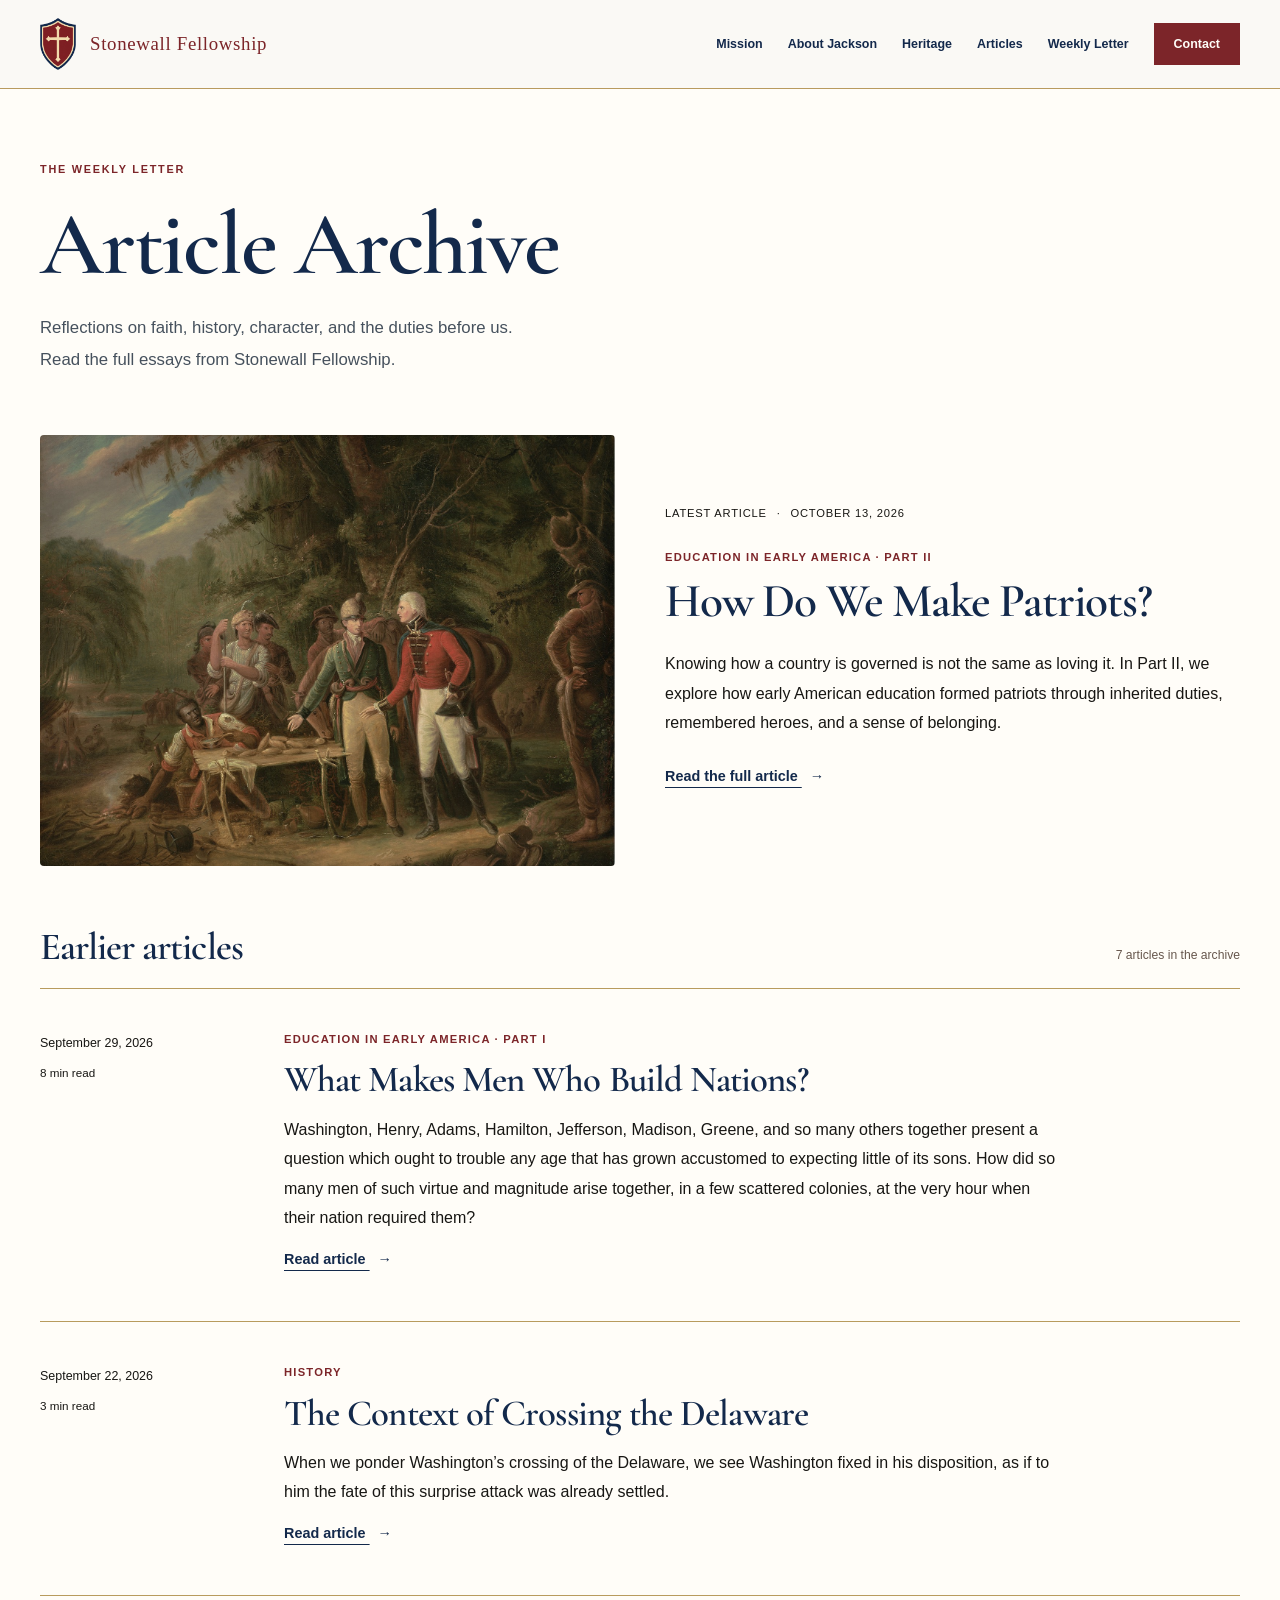
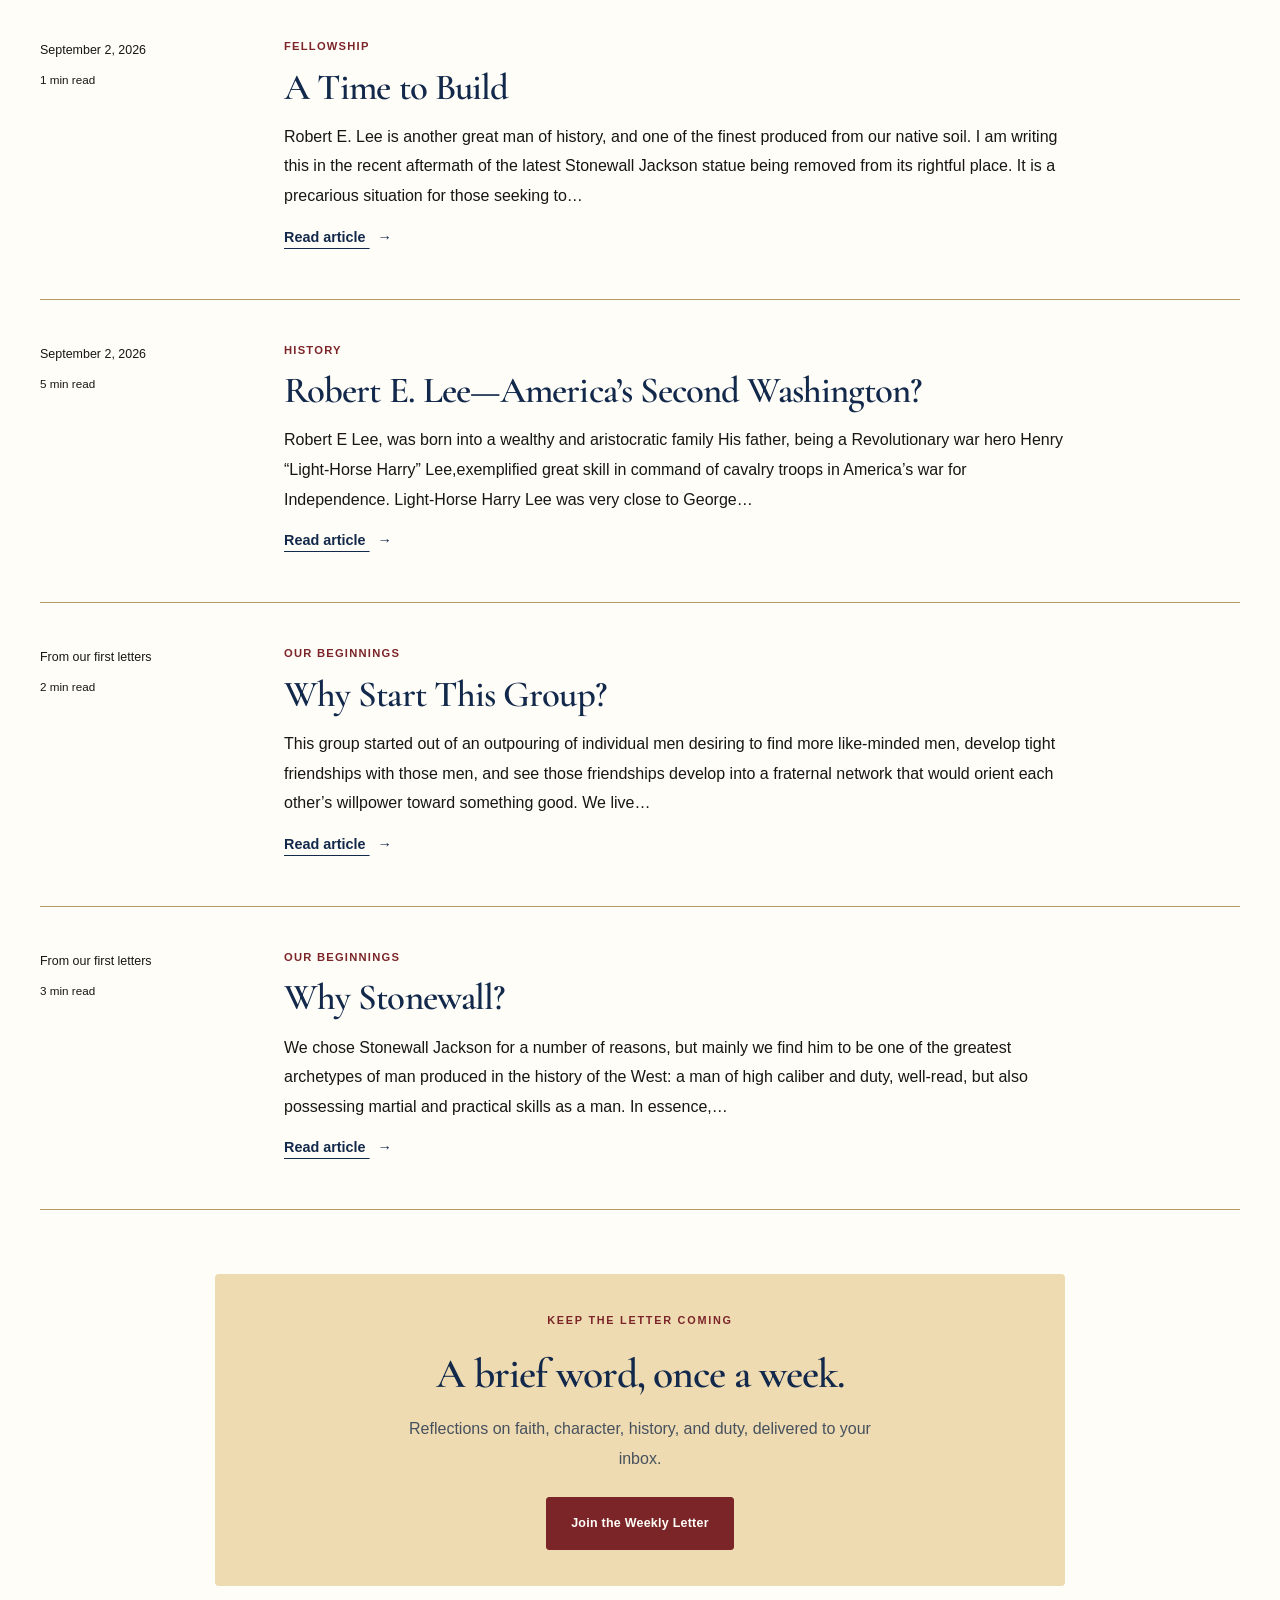
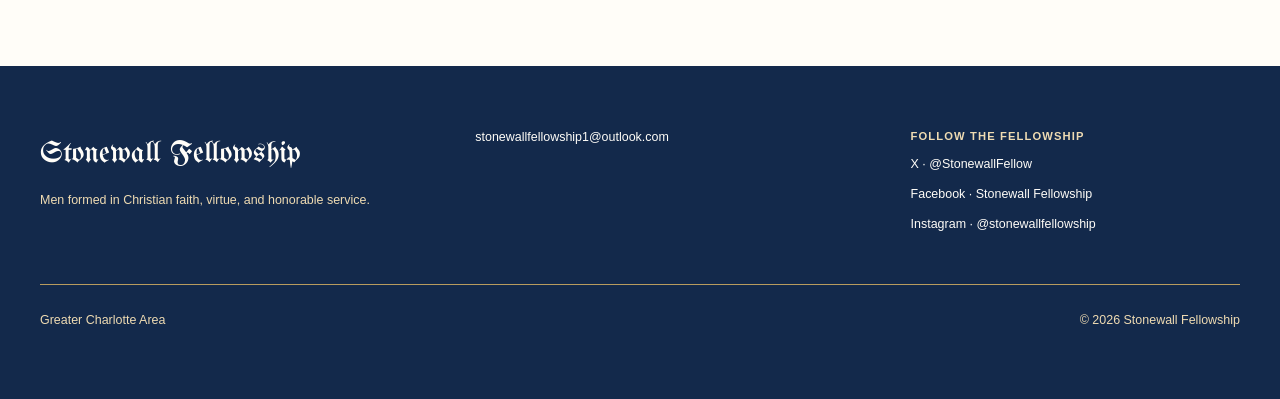
==== articles/index.html @ 9374b17e "Redesign Stonewall Fellowship and add browser screenshots" ====
<!doctype html>
<html lang="en"><head>
  <meta charset="utf-8"><meta name="viewport" content="width=device-width, initial-scale=1">
  <title>Article Archive | Stonewall Fellowship</title>
  <meta name="description" content="Read the full essays from Stonewall Fellowship’s Weekly Letter on faith, history, character, and duty.">
  <link rel="canonical" href="https://stonewallfellowship.com/articles/">
  <link rel="icon" type="image/png" href="../assets/shield-cutout-preview.png">
  
  
  <link rel="stylesheet" href="../styles.css"><link rel="stylesheet" href="../articles.css">
<link rel="stylesheet" href="/refined.css">
</head><body class="article-site">
  <a class="skip-link" href="#main-content">Skip to content</a>
  <header class="site-header">
    <div class="container nav-wrap">
      <a aria-label='Stonewall Fellowship home' class='brand' href='/#top'>
        <img src="../assets/shield-cutout-preview.png" alt="Stonewall Fellowship cross emblem">
        <span>Stonewall Fellowship</span>
      </a>
      <button class="nav-toggle" aria-expanded="false" aria-controls="site-nav">Menu</button>
      <nav id="site-nav" class="site-nav" aria-label="Primary navigation">
        <a href='/#mission'>Mission</a>
        <a href='/#about-jackson'>About Jackson</a>
        <a href='/#heritage'>Heritage</a>
        <a aria-current='page' href='/articles/'>Articles</a>
        <a href='/#weekly-letter'>Weekly Letter</a>
        <a class='nav-cta' href='/#contact'>Contact</a>
      </nav>
    </div>
  </header>
  <main id="main-content"><section class="archive-heading container"><p class="section-kicker">The Weekly Letter</p><h1>Article Archive</h1><p>Reflections on faith, history, character, and the duties before us.<br>Read the full essays from Stonewall Fellowship.</p></section>
  <section class="container archive-feature-wrap" aria-label="Latest article"><article class="article-feature">
    <a aria-label='Read How Do We Make Patriots?' class='article-feature-image' href='/articles/education-in-early-america-part-ii/'><img src="../assets/articles/education-marion.jpg" alt="Marion inviting a British officer to share a meal" decoding="async"></a>
    <div class="article-feature-copy"><p class="article-meta">Latest article <span aria-hidden="true">·</span> <time datetime="2026-10-13">October 13, 2026</time></p><p class="article-series">Education in Early America · Part II</p><h2><a href='/articles/education-in-early-america-part-ii/'>How Do We Make Patriots?</a></h2><p class="article-excerpt">Knowing how a country is governed is not the same as loving it. In Part II, we explore how early American education formed patriots through inherited duties, remembered heroes, and a sense of belonging.</p><a class='text-link' href='/articles/education-in-early-america-part-ii/'>Read the full article <span aria-hidden="true">→</span></a></div>
  </article></section>
  <section class="container archive-list-section" aria-labelledby="earlier-articles"><div class="archive-list-heading"><h2 id="earlier-articles">Earlier articles</h2><span>7 articles in the archive</span></div>
  <div class="archive-list"><article class="archive-entry"><div class="archive-entry-meta"><p><time datetime="2026-09-29">September 29, 2026</time></p><span>8 min read</span></div><div><p class="article-series">Education in Early America · Part I</p><h3><a href='/articles/education-in-early-america-part-i/'>What Makes Men Who Build Nations?</a></h3><p class="article-excerpt">Washington, Henry, Adams, Hamilton, Jefferson, Madison, Greene, and so many others together present a question which ought to trouble any age that has grown accustomed to expecting little of its sons. How did so many men of such virtue and magnitude arise together, in a few scattered colonies, at the very hour when their nation required them?</p><a aria-label='Read What Makes Men Who Build Nations?' class='text-link' href='/articles/education-in-early-america-part-i/'>Read article <span aria-hidden="true">→</span></a></div></article>
<article class="archive-entry"><div class="archive-entry-meta"><p><time datetime="2026-09-22">September 22, 2026</time></p><span>3 min read</span></div><div><p class="article-series">History</p><h3><a href='/articles/the-context-of-crossing-the-delaware/'>The Context of Crossing the Delaware</a></h3><p class="article-excerpt">When we ponder Washington’s crossing of the Delaware, we see Washington fixed in his disposition, as if to him the fate of this surprise attack was already settled.</p><a aria-label='Read The Context of Crossing the Delaware' class='text-link' href='/articles/the-context-of-crossing-the-delaware/'>Read article <span aria-hidden="true">→</span></a></div></article>
<article class="archive-entry"><div class="archive-entry-meta"><p><time datetime="2026-09-02">September 2, 2026</time></p><span>1 min read</span></div><div><p class="article-series">Fellowship</p><h3><a href='/articles/a-time-to-build/'>A Time to Build</a></h3><p class="article-excerpt">Robert E. Lee is another great man of history, and one of the finest produced from our native soil. I am writing this in the recent aftermath of the latest Stonewall Jackson statue being removed from its rightful place. It is a precarious situation for those seeking to…</p><a aria-label='Read A Time to Build' class='text-link' href='/articles/a-time-to-build/'>Read article <span aria-hidden="true">→</span></a></div></article>
<article class="archive-entry"><div class="archive-entry-meta"><p><time datetime="2026-09-02">September 2, 2026</time></p><span>5 min read</span></div><div><p class="article-series">History</p><h3><a href='/articles/robert-e-lee-americas-second-washington/'>Robert E. Lee—America’s Second Washington?</a></h3><p class="article-excerpt">Robert E Lee, was born into a wealthy and aristocratic family His father, being a Revolutionary war hero Henry “Light-Horse Harry” Lee,exemplified great skill in command of cavalry troops in America’s war for Independence. Light-Horse Harry Lee was very close to George…</p><a aria-label='Read Robert E. Lee—America’s Second Washington?' class='text-link' href='/articles/robert-e-lee-americas-second-washington/'>Read article <span aria-hidden="true">→</span></a></div></article>
<article class="archive-entry"><div class="archive-entry-meta"><p>From our first letters</p><span>2 min read</span></div><div><p class="article-series">Our beginnings</p><h3><a href='/articles/why-start-this-group/'>Why Start This Group?</a></h3><p class="article-excerpt">This group started out of an outpouring of individual men desiring to find more like-minded men, develop tight friendships with those men, and see those friendships develop into a fraternal network that would orient each other’s willpower toward something good. We live…</p><a aria-label='Read Why Start This Group?' class='text-link' href='/articles/why-start-this-group/'>Read article <span aria-hidden="true">→</span></a></div></article>
<article class="archive-entry"><div class="archive-entry-meta"><p>From our first letters</p><span>3 min read</span></div><div><p class="article-series">Our beginnings</p><h3><a href='/articles/why-stonewall/'>Why Stonewall?</a></h3><p class="article-excerpt">We chose Stonewall Jackson for a number of reasons, but mainly we find him to be one of the greatest archetypes of man produced in the history of the West: a man of high caliber and duty, well-read, but also possessing martial and practical skills as a man. In essence,…</p><a aria-label='Read Why Stonewall?' class='text-link' href='/articles/why-stonewall/'>Read article <span aria-hidden="true">→</span></a></div></article></div>
  <aside class="article-subscribe"><p class="section-kicker">Keep the letter coming</p><h2>A brief word, once a week.</h2><p>Reflections on faith, character, history, and duty, delivered to your inbox.</p><a class='button button-primary' href='/#weekly-letter'>Join the Weekly Letter</a></aside></section></main>
  <footer class="site-footer">
    <div class="container footer-grid">
      <div class="footer-identity">
        <p class="footer-title">Stonewall Fellowship</p>
        <p>Men formed in Christian faith, virtue, and honorable service.</p>
      </div>
      <div class="footer-contact">
        <p><a href="mailto:stonewallfellowship1@outlook.com">stonewallfellowship1@outlook.com</a></p>
      </div>
      <div class="footer-social">
        <p class="footer-heading">Follow the Fellowship</p>
        <p><a href="https://x.com/StonewallFellow" target="_blank" rel="noopener noreferrer">X · @StonewallFellow</a></p>
        <p><a href="https://www.facebook.com/stonewallfellowship" target="_blank" rel="noopener noreferrer">Facebook · Stonewall Fellowship</a></p>
        <p><a href="https://www.instagram.com/stonewallfellowship/" target="_blank" rel="noopener noreferrer">Instagram · @stonewallfellowship</a></p>
      </div>
      <div class="footer-place">
        <p>Greater Charlotte Area</p>
        <p>© <span id="year"></span> Stonewall Fellowship</p>
      </div>
    </div>
  </footer>
  <script src="../script.js"></script>
</body></html>
---- styles.css ----
:root{--navy:#092f50;--navy2:#061f35;--red:#963127;--cream:#f4eadc;--paper:#fbf6ec;--ink:#172432;--muted:#5f6670;--line:rgba(9,47,80,.18);--shadow:0 20px 60px rgba(6,31,53,.14)}
*{box-sizing:border-box}html{scroll-behavior:smooth}body{margin:0;color:var(--ink);background:var(--paper);font-family:"Libre Franklin",sans-serif;line-height:1.65}img{max-width:100%;display:block}a{color:inherit}.container{width:min(1160px,calc(100% - 40px));margin:auto}.centered{text-align:center}h1,h2,h3,.brand,.motto,blockquote{font-family:"Cormorant Garamond",serif;line-height:1.02}h1{font-size:clamp(3.8rem,8vw,7.4rem);letter-spacing:-.04em;margin:0 0 24px}h2{font-size:clamp(2.6rem,5vw,4.8rem);letter-spacing:-.03em;margin:0 0 24px}h3{font-size:2rem;margin:12px 0}p{margin:0 0 18px}
.site-header{position:sticky;top:0;z-index:50;background:rgba(244,234,220,.96);backdrop-filter:blur(12px);border-bottom:1px solid var(--line)}.nav-wrap{min-height:82px;display:flex;align-items:center;justify-content:space-between;gap:24px}.brand{display:flex;align-items:center;gap:12px;text-decoration:none;font-size:1.45rem;font-weight:700;color:var(--navy)}.brand img{width:54px;height:54px;object-fit:cover;border-radius:50%}.site-nav{display:flex;gap:28px;align-items:center}.site-nav a{text-decoration:none;font-size:.91rem;font-weight:700;text-transform:uppercase;letter-spacing:.08em}.nav-cta{border-bottom:2px solid var(--red);padding-bottom:4px}.nav-toggle{display:none;border:1px solid var(--navy);background:transparent;padding:8px 12px;font:inherit}
.hero{position:relative;overflow:hidden;color:var(--cream);background:radial-gradient(circle at 80% 20%,rgba(150,49,39,.32),transparent 28%),linear-gradient(135deg,var(--navy2),var(--navy));padding:92px 0}.hero:after{content:"";position:absolute;inset:0;background-image:linear-gradient(rgba(255,255,255,.025) 1px,transparent 1px),linear-gradient(90deg,rgba(255,255,255,.025) 1px,transparent 1px);background-size:34px 34px;pointer-events:none}.hero-grid{position:relative;z-index:1;display:grid;grid-template-columns:1.15fr .85fr;gap:70px;align-items:center}.eyebrow,.section-kicker{text-transform:uppercase;letter-spacing:.19em;font-size:.76rem;font-weight:700}.eyebrow{color:#e8c7ad}.hero-text{max-width:700px;font-size:1.15rem;color:rgba(244,234,220,.86)}.hero-actions{display:flex;gap:14px;flex-wrap:wrap;margin:34px 0 30px}.button{min-height:52px;display:inline-flex;align-items:center;justify-content:center;padding:0 24px;text-decoration:none;font-weight:700;border:1px solid transparent;transition:.2s}.button:hover{transform:translateY(-2px)}.button-primary{background:var(--red);color:#fff}.button-secondary{border-color:rgba(244,234,220,.55);color:var(--cream)}.full-width{width:100%}.motto{font-size:1.6rem;margin:0}.motto span{font-size:1rem;font-family:"Libre Franklin",sans-serif;color:#d9c8b8}.hero-logo-wrap{display:flex;justify-content:center}.hero-logo{width:min(520px,100%);filter:drop-shadow(0 22px 38px rgba(0,0,0,.28));border-radius:50%}.hero-shield{width:min(460px,100%);border:8px solid rgba(244,234,220,.22);box-shadow:0 0 0 1px rgba(244,234,220,.38),0 28px 65px rgba(0,0,0,.28)}
.section{padding:100px 0}.paper-section{background:var(--paper)}.section-kicker{color:var(--red);margin-bottom:16px}.two-column{display:grid;grid-template-columns:.9fr 1.1fr;gap:85px}.prose{font-size:1.08rem;color:#46515d}.visual-band{background:var(--cream);padding:68px 0}.visual-grid{display:grid;grid-template-columns:repeat(3,1fr);gap:26px}.visual-card{margin:0;background:#fff;border:1px solid var(--line);box-shadow:var(--shadow);overflow:hidden}.visual-card img{width:100%;aspect-ratio:3/4;object-fit:cover}.visual-card figcaption{text-align:center;font-family:"Cormorant Garamond",serif;font-size:2rem;font-weight:700;padding:18px;color:var(--navy)}
.principles-section{background:#fff}.principle-grid{display:grid;grid-template-columns:repeat(4,1fr);gap:18px;margin-top:52px}.principle-card{background:var(--paper);border-top:4px solid var(--navy);padding:28px 22px;min-height:250px}.principle-card span{color:var(--red);font-weight:700}.principle-card p{color:var(--muted);font-size:.95rem}
.gathering-section{background:var(--cream)}.gatherings-wrap{display:grid;gap:54px}.gatherings-heading{display:grid;grid-template-columns:.52fr 1.48fr;gap:70px;align-items:center}.event-art img{width:min(340px,100%);margin:auto;border-radius:50%;filter:drop-shadow(0 18px 28px rgba(6,31,53,.14))}.event-intro{font-size:1.08rem;color:#535e68;max-width:760px}.upcoming-events{display:grid;grid-template-columns:repeat(2,minmax(0,1fr));gap:26px}.event-card{position:relative;background:var(--paper);border:1px solid var(--line);box-shadow:var(--shadow);padding:34px}.event-card-upcoming{display:grid;grid-template-columns:92px 1fr;gap:28px;border-top:5px solid var(--navy)}.event-status{position:absolute;right:24px;top:20px;margin:0;color:var(--red);font-size:.72rem;font-weight:700;letter-spacing:.16em;text-transform:uppercase}.event-date{display:flex;flex-direction:column;align-items:center;margin:4px 0 0;padding-right:22px;border-right:1px solid var(--line);color:var(--navy);line-height:1}.event-date span{font-size:.78rem;font-weight:700;letter-spacing:.18em}.event-date strong{font-family:"Cormorant Garamond",serif;font-size:4.2rem;font-weight:600}.event-date small{font-size:.8rem;letter-spacing:.12em}.event-details{padding-top:18px}.event-details h3{font-size:2.35rem;color:var(--navy);max-width:420px}.event-subtitle{margin:-4px 0 14px;color:var(--red);font-family:"Cormorant Garamond",serif;font-size:1.45rem;font-weight:700;font-style:italic}.event-details>p:not(.event-subtitle){color:#535e68}.event-details dl{margin-top:20px}.event-details dl div{grid-template-columns:92px 1fr}.past-events{padding-top:14px;border-top:6px double rgba(9,47,80,.18)}.past-event-card{display:grid;grid-template-columns:1.15fr .85fr;gap:46px;background:rgba(255,255,255,.52);border-left:4px solid var(--red);padding:30px 34px}.past-event-card h3{color:var(--navy);margin-top:4px}.past-event-card p:last-child{color:#5a6470}.past-event-date{margin:0;color:var(--red);font-size:.76rem;font-weight:700;letter-spacing:.14em;text-transform:uppercase}.past-event-card dl{margin:0}.past-event-card dl div{grid-template-columns:140px 1fr}dl{margin:0 0 28px}dl div{display:grid;grid-template-columns:160px 1fr;gap:18px;padding:13px 0;border-bottom:1px solid var(--line)}dt{font-weight:700}dd{margin:0;color:#4b5660}
.heritage-section{background:var(--navy2);color:var(--cream)}.heritage-grid{display:grid;grid-template-columns:.82fr 1.18fr;gap:70px;align-items:center}.heritage-copy p:not(.section-kicker){color:rgba(244,234,220,.8);font-size:1.05rem}.heritage-copy blockquote{margin:40px 0 0;padding-left:24px;border-left:3px solid var(--red);font-size:2rem}.heritage-image img{max-height:900px;width:100%;object-fit:contain;filter:drop-shadow(0 24px 45px rgba(0,0,0,.35))}.wordmark-section{background:var(--paper);padding:55px 0}.wordmark-section img{width:min(850px,100%);margin:auto}
.contact-section{background:#fff}.contact-grid{display:grid;grid-template-columns:1.15fr .85fr;gap:80px}.contact-grid>div:first-child p:last-child{color:var(--muted);font-size:1.05rem;max-width:680px}.contact-card{background:var(--cream);border:1px solid var(--line);padding:34px}.contact-card a:not(.button){color:var(--navy);word-break:break-word}.site-footer{background:#041827;color:rgba(244,234,220,.76);padding:28px 0;font-size:.9rem}.footer-row{display:flex;justify-content:space-between;gap:18px}.footer-row p{margin:0}
@media(max-width:900px){.hero-grid,.two-column,.gatherings-heading,.heritage-grid,.contact-grid{grid-template-columns:1fr;gap:46px}.upcoming-events{grid-template-columns:1fr}.event-art img{width:min(300px,72vw)}.hero-logo{width:min(420px,80vw)}.principle-grid{grid-template-columns:repeat(2,1fr)}.site-nav{display:none;position:absolute;top:82px;left:0;right:0;background:var(--cream);padding:24px;flex-direction:column;align-items:flex-start;border-bottom:1px solid var(--line)}.site-nav.open{display:flex}.nav-toggle{display:block}}
@media(max-width:620px){.container{width:min(100% - 28px,1160px)}.hero{padding:70px 0}.section{padding:76px 0}.visual-grid,.principle-grid{grid-template-columns:1fr}.event-card-upcoming{grid-template-columns:1fr;padding:28px 24px}.event-date{align-items:flex-start;border-right:0;border-bottom:1px solid var(--line);padding:0 0 18px;max-width:90px}.event-date strong{font-size:3.5rem}.event-status{right:18px;top:18px}.past-event-card{grid-template-columns:1fr;padding:26px 22px;gap:18px}.brand span{display:none}dl div,.event-details dl div,.past-event-card dl div{grid-template-columns:1fr;gap:2px}.footer-row{flex-direction:column}.heritage-copy blockquote{font-size:1.65rem}.wordmark-section{padding:34px 0}}

.jackson-section{background:var(--paper);border-top:1px solid var(--line);border-bottom:1px solid var(--line)}.jackson-grid{display:grid;grid-template-columns:.9fr 1.1fr;gap:80px;align-items:center}.jackson-image img{width:min(520px,100%);margin:auto;filter:drop-shadow(0 22px 40px rgba(6,31,53,.16))}.jackson-copy p:not(.section-kicker){color:#46515d;font-size:1.06rem}.final-quote-section{background:linear-gradient(135deg,var(--navy2),var(--navy));color:var(--cream);text-align:center;padding:92px 0}.final-quote-wrap{max-width:920px}.final-quote-section blockquote{font-size:clamp(2.6rem,6vw,5.4rem);line-height:1.08;margin:22px auto 24px}.quote-attribution{margin:0;color:#e8c7ad;text-transform:uppercase;letter-spacing:.16em;font-size:.82rem;font-weight:700}@media(max-width:900px){.jackson-grid{grid-template-columns:1fr;gap:46px}}


/* Subtle Southern-classical refinements */
body{background-color:var(--paper);background-image:radial-gradient(circle at 20% 10%,rgba(150,49,39,.025),transparent 24%),radial-gradient(circle at 80% 90%,rgba(9,47,80,.03),transparent 28%)}
.site-header{box-shadow:0 2px 0 rgba(150,49,39,.12)}
.site-header:after{content:"";position:absolute;left:0;right:0;bottom:-4px;height:3px;background:linear-gradient(90deg,transparent 0,var(--red) 18%,var(--navy) 50%,var(--red) 82%,transparent 100%);opacity:.45}
.hero{border-bottom:6px double rgba(244,234,220,.34)}
.hero-copy:before{content:"✦";display:block;color:#d7b38f;font-size:1.05rem;letter-spacing:.5em;margin-bottom:12px}
.section-kicker{font-family:"Cormorant Garamond",serif;font-size:.9rem;letter-spacing:.22em;font-weight:700}
.section-kicker:after{content:"";display:block;width:74px;height:1px;background:var(--red);margin-top:10px}
.section-kicker.centered:after{margin:10px auto 0}
.paper-section,.jackson-section,.contact-section{position:relative}
.paper-section:before,.jackson-section:before,.contact-section:before{content:"";position:absolute;top:24px;left:50%;transform:translateX(-50%);width:min(260px,40vw);height:14px;background:linear-gradient(90deg,transparent,var(--navy),transparent);clip-path:polygon(0 45%,42% 45%,47% 0,50% 45%,53% 0,58% 45%,100% 45%,100% 55%,58% 55%,53% 100%,50% 55%,47% 100%,42% 55%,0 55%);opacity:.42}
.visual-card,.principle-card,.event-card,.contact-card{outline:1px solid rgba(150,49,39,.12);outline-offset:-7px}
.visual-card figcaption{font-variant:small-caps;letter-spacing:.08em}
.principle-card h3{font-variant:small-caps;letter-spacing:.04em}
.event-card{border-top:4px solid var(--red)}
.jackson-copy h2,.heritage-copy h2{position:relative;padding-bottom:18px}
.jackson-copy h2:after,.heritage-copy h2:after{content:"";position:absolute;left:0;bottom:0;width:110px;height:3px;background:linear-gradient(90deg,var(--red),var(--navy))}
.wordmark-section{border-top:1px solid rgba(150,49,39,.18);border-bottom:1px solid rgba(150,49,39,.18)}
.final-quote-section{border-top:6px double rgba(244,234,220,.35);border-bottom:6px double rgba(244,234,220,.22)}
.final-quote-section blockquote:before,.final-quote-section blockquote:after{color:#d7b38f;font-size:.55em;vertical-align:.2em}
.final-quote-section blockquote:before{content:"“";margin-right:.08em}.final-quote-section blockquote:after{content:"”";margin-left:.08em}
@media(max-width:620px){.paper-section:before,.jackson-section:before,.contact-section:before{top:16px}.hero-copy:before{margin-bottom:8px}}

/* Final classical polish and improved page rhythm */
.section:nth-of-type(even):not(.final-quote-section){background-image:linear-gradient(180deg,rgba(255,255,255,.18),rgba(9,47,80,.012))}
.hero-copy h1{max-width:760px;text-wrap:balance}
.hero-text,.prose p,.jackson-copy p,.heritage-copy p{max-width:760px}
.paper-section,.principles-section,.gathering-section,.jackson-section,.heritage-section,.contact-section{scroll-margin-top:86px}
.two-column,.event-layout,.jackson-grid,.heritage-grid,.contact-grid{align-items:start}
.two-column>div:first-child,.event-layout>div:last-child,.jackson-copy,.heritage-copy,.contact-grid>div:first-child{padding-top:8px}
.gathering-section,.jackson-section,.heritage-section{border-top:1px solid rgba(9,47,80,.12)}
.contact-card strong{font-family:"Cormorant Garamond",serif;font-size:1.25rem;color:var(--navy);letter-spacing:.03em}
.site-footer{position:relative;border-top:5px double rgba(244,234,220,.28);padding:46px 0;background:linear-gradient(135deg,#031521,#082b47)}
.site-footer:before{content:"✦";position:absolute;left:50%;top:-17px;transform:translateX(-50%);color:#d7b38f;background:#061f35;padding:0 12px;font-size:1.1rem}
.footer-grid{display:grid;grid-template-columns:1.15fr 1fr 1.2fr .8fr;gap:36px;align-items:start}
.footer-grid p{margin:0 0 7px}
.footer-title{font-family:"Cormorant Garamond",serif;font-size:1.7rem;font-weight:700;color:var(--cream);letter-spacing:.03em}
.footer-identity p:last-child{max-width:410px}
.footer-contact a,.footer-social a{color:var(--cream);text-decoration:none;border-bottom:1px solid rgba(244,234,220,.32)}
.footer-social a:hover{color:#fff;border-bottom-color:var(--red)}
.footer-heading{font-family:"Cormorant Garamond",serif;font-size:1.25rem;font-weight:700;color:var(--cream)}
.footer-place{text-align:right}
@media(max-width:760px){.footer-grid{grid-template-columns:1fr;gap:26px}.footer-place{text-align:left}}


/* Additional restrained Southern character */
.hero-copy{position:relative;padding-left:28px;border-left:3px solid rgba(215,179,143,.68)}
.hero-copy:after{content:"";position:absolute;left:-7px;top:0;width:11px;height:11px;border:2px solid #d7b38f;transform:rotate(45deg);background:var(--navy2)}
.visual-band{position:relative;border-top:6px double rgba(150,49,39,.22);border-bottom:6px double rgba(9,47,80,.18)}
.visual-band:before,.visual-band:after{content:"❦";position:absolute;left:50%;transform:translateX(-50%);font-family:"Cormorant Garamond",serif;font-size:2rem;color:var(--red);background:var(--cream);padding:0 16px;line-height:1}
.visual-band:before{top:-16px}.visual-band:after{bottom:-16px}
.principle-card{box-shadow:inset 0 0 0 1px rgba(150,49,39,.08)}
.principle-card:before{content:"✦";display:block;color:var(--red);font-size:.7rem;margin-bottom:10px}
.jackson-section{background-image:linear-gradient(rgba(251,246,236,.94),rgba(251,246,236,.94)),url("assets/southern-home.png");background-size:cover;background-position:center;background-attachment:fixed}
.jackson-copy{background:rgba(251,246,236,.91);padding:38px;border:1px solid rgba(9,47,80,.15);box-shadow:var(--shadow);outline:1px solid rgba(150,49,39,.12);outline-offset:-9px}
.contact-card{border-radius:0;position:relative}
.contact-card:before,.contact-card:after{content:"";position:absolute;width:28px;height:28px;border-color:var(--red);opacity:.5}
.contact-card:before{left:10px;top:10px;border-left:1px solid;border-top:1px solid}.contact-card:after{right:10px;bottom:10px;border-right:1px solid;border-bottom:1px solid}
.footer-title:after{content:"";display:block;width:85px;height:2px;margin-top:8px;background:linear-gradient(90deg,var(--red),transparent)}
@media(max-width:900px){.hero-copy{padding-left:18px}.jackson-section{background-attachment:scroll}.jackson-copy{padding:28px}}


/* Weekly Letter signup */
.letter-section{position:relative;background:linear-gradient(135deg,#efe1cf,#fbf6ec);border-top:6px double rgba(150,49,39,.22);border-bottom:1px solid rgba(9,47,80,.14);scroll-margin-top:86px}
.letter-section:before{content:"❦";position:absolute;left:50%;top:-18px;transform:translateX(-50%);background:var(--cream);color:var(--red);font-family:"Cormorant Garamond",serif;font-size:2rem;line-height:1;padding:0 16px}
.letter-grid{display:grid;grid-template-columns:1fr .9fr;gap:80px;align-items:center}
.letter-copy p:not(.section-kicker){max-width:650px;color:#4d5862;font-size:1.06rem}
.letter-note{font-family:"Cormorant Garamond",serif;font-size:1.35rem!important;font-style:italic;color:var(--navy)!important}
.letter-form{background:rgba(255,255,255,.78);border:1px solid rgba(9,47,80,.2);border-top:4px solid var(--red);padding:38px;box-shadow:var(--shadow);outline:1px solid rgba(150,49,39,.12);outline-offset:-9px}
.letter-form label{display:block;font-size:.78rem;font-weight:700;letter-spacing:.09em;text-transform:uppercase;color:var(--navy);margin-bottom:18px}
.letter-form input[type="text"],.letter-form input[type="email"]{width:100%;margin-top:8px;padding:14px 15px;border:1px solid rgba(9,47,80,.28);background:#fff;color:var(--ink);font:inherit;border-radius:0;outline:none}
.letter-form input[type="text"]:focus,.letter-form input[type="email"]:focus{border-color:var(--red);box-shadow:0 0 0 3px rgba(150,49,39,.1)}
.form-row{display:grid;grid-template-columns:1fr 1fr;gap:16px}
.consent-row{display:flex!important;gap:11px;align-items:flex-start;text-transform:none!important;letter-spacing:0!important;font-size:.88rem!important;font-weight:500!important;color:#46515d!important}
.consent-row input{margin-top:5px;accent-color:var(--red)}
.form-privacy{text-align:center;color:var(--muted);font-size:.78rem;margin:12px 0 0}
.form-honeypot{position:absolute!important;left:-9999px!important;opacity:0!important;pointer-events:none!important}
@media(max-width:900px){.letter-grid{grid-template-columns:1fr;gap:46px}}
@media(max-width:620px){.letter-form{padding:28px 22px}.form-row{grid-template-columns:1fr;gap:0}}

/* Warmer Southern-classical heritage treatment */
.heritage-section{
  position:relative;
  overflow:hidden;
  background:
    linear-gradient(90deg,rgba(122,70,36,.045) 1px,transparent 1px),
    linear-gradient(rgba(122,70,36,.03) 1px,transparent 1px),
    linear-gradient(145deg,#f3e5d2 0%,#fbf6ec 48%,#ead7bd 100%);
  background-size:42px 42px,42px 42px,auto;
  border-top:7px double rgba(123,42,35,.3);
  border-bottom:7px double rgba(9,47,80,.2);
}
.heritage-section:before,.heritage-section:after{
  content:"❦";
  position:absolute;
  top:50%;
  transform:translateY(-50%);
  color:rgba(123,42,35,.12);
  font-family:"Cormorant Garamond",serif;
  font-size:11rem;
  line-height:1;
  pointer-events:none;
}
.heritage-section:before{left:-36px}.heritage-section:after{right:-36px;transform:translateY(-50%) scaleX(-1)}
.heritage-grid{position:relative;z-index:1;align-items:center}
.heritage-copy{
  position:relative;
  padding:42px 42px 38px;
  background:rgba(251,246,236,.9);
  border:1px solid rgba(9,47,80,.2);
  box-shadow:0 18px 45px rgba(54,35,23,.12);
  outline:1px solid rgba(123,42,35,.16);
  outline-offset:-10px;
}
.heritage-copy:before{
  content:"Pro Aris et Focis";
  display:block;
  margin-bottom:18px;
  color:var(--red);
  font-family:"Cormorant Garamond",serif;
  font-size:.82rem;
  font-weight:700;
  letter-spacing:.2em;
  text-transform:uppercase;
}
.heritage-copy blockquote{
  border-top:1px solid rgba(123,42,35,.28);
  border-bottom:1px solid rgba(123,42,35,.28);
  padding:22px 0;
  margin-top:28px;
  color:var(--navy);
  font-size:clamp(1.65rem,3vw,2.35rem);
  text-align:center;
}
.heritage-image{
  padding:14px;
  background:#efe0ca;
  border:1px solid rgba(72,46,27,.3);
  box-shadow:0 20px 44px rgba(54,35,23,.18);
  outline:3px double rgba(123,42,35,.25);
  outline-offset:-9px;
}
.heritage-image img{display:block;filter:sepia(.1) contrast(1.02)}
.site-header .brand span{font-family:"Cormorant Garamond",serif;letter-spacing:.035em;font-size:1.18rem}
.button-primary{box-shadow:inset 0 0 0 1px rgba(255,255,255,.22),0 7px 18px rgba(5,25,42,.13)}
@media(max-width:900px){
  .heritage-section:before,.heritage-section:after{font-size:7rem;opacity:.55}
  .heritage-copy{padding:34px 30px}
}
@media(max-width:620px){
  .heritage-copy{padding:30px 23px}
  .heritage-section:before,.heritage-section:after{display:none}
}

/* Heritage section contrast correction */
.heritage-copy{color:var(--ink)}
.heritage-copy h2{color:var(--navy2)}
.heritage-copy .section-kicker{color:var(--red)}
.heritage-copy p:not(.section-kicker){color:#3f4a54}
.heritage-copy blockquote cite{display:block;margin-top:14px;font-family:"Libre Franklin",sans-serif;font-size:.72rem;font-style:normal;font-weight:700;letter-spacing:.14em;text-transform:uppercase;color:var(--red)}

/* Latin motto emphasis */
.motto{
  display:inline-block;
  margin-top:4px;
  padding:9px 15px 8px;
  border-top:1px solid rgba(232,199,173,.55);
  border-bottom:1px solid rgba(232,199,173,.55);
  font-family:"IM Fell English SC","Cormorant Garamond",serif;
  font-size:1.82rem;
  letter-spacing:.045em;
  color:#f3dfc8;
  text-shadow:0 1px 2px rgba(0,0,0,.24);
}
.motto span{
  margin-left:.2em;
  font-family:"Cormorant Garamond",serif;
  font-size:1.06rem;
  font-weight:600;
  letter-spacing:.025em;
  color:#e4d2c1;
}
@media(max-width:620px){
  .motto{font-size:1.5rem;padding:8px 10px}
  .motto span{display:block;margin:3px 0 0;font-size:.95rem}
}

/* Ticket-site visual system: burgundy, parchment, engraved navy, formal symmetry */
:root{
  --navy:#173956;
  --navy2:#0b263d;
  --red:#7f211f;
  --red-dark:#5d1717;
  --red-soft:#a34a3f;
  --blue:#284d69;
  --blue-soft:#70899d;
  --cream:#f0e2cc;
  --paper:#faf3e7;
  --ink:#1d2a35;
  --muted:#64605c;
  --line:rgba(127,33,31,.24);
  --shadow:0 22px 56px rgba(62,25,21,.13);
}

body{
  background-color:var(--paper);
  background-image:
    linear-gradient(rgba(127,33,31,.022) 1px,transparent 1px),
    linear-gradient(90deg,rgba(23,57,86,.018) 1px,transparent 1px);
  background-size:40px 40px;
}

.site-header{
  background:rgba(250,243,231,.97);
  border-bottom:4px double rgba(69,109,140,.62);
  box-shadow:0 5px 18px rgba(63,28,23,.08);
}
.site-header:after{display:none}
.nav-wrap{min-height:78px}
.brand{color:var(--red-dark)}
.brand img{
  border:1px solid rgba(127,33,31,.35);
  box-shadow:0 0 0 3px var(--paper),0 0 0 4px rgba(69,109,140,.34);
}
.site-nav a{color:var(--navy2)}
.site-nav a:hover{color:var(--red)}
.nav-cta{
  color:var(--paper)!important;
  background:var(--red);
  border:1px solid var(--red-dark);
  padding:10px 16px;
  box-shadow:inset 0 0 0 2px rgba(255,255,255,.15);
}

.hero{
  color:var(--navy2);
  background:
    radial-gradient(circle at 50% 12%,rgba(127,33,31,.08),transparent 31%),
    linear-gradient(135deg,#efe0ca 0%,var(--paper) 46%,#ead6bb 100%);
  padding:76px 0 84px;
  border-top:1px solid rgba(127,33,31,.4);
  border-bottom:8px double rgba(69,109,140,.48);
}
.hero:before{
  content:"";
  position:absolute;
  inset:18px;
  border:1px solid rgba(127,33,31,.38);
  outline:1px solid rgba(23,57,86,.2);
  outline-offset:5px;
  pointer-events:none;
}
.hero:after{
  background-image:
    radial-gradient(circle at center,transparent 0 58%,rgba(73,44,25,.08) 100%),
    linear-gradient(rgba(127,33,31,.026) 1px,transparent 1px),
    linear-gradient(90deg,rgba(23,57,86,.022) 1px,transparent 1px);
  background-size:auto,36px 36px,36px 36px;
}
.hero-grid{
  grid-template-columns:1fr;
  gap:25px;
  justify-items:center;
  text-align:center;
  max-width:1040px;
}
.hero-logo-wrap{order:-1}
.hero-shield{
  width:190px;
  border:5px solid rgba(240,226,204,.42);
  box-shadow:0 0 0 1px rgba(69,109,140,.62),0 18px 44px rgba(23,57,86,.22);
}
.hero-copy{
  max-width:940px;
  padding:0;
  border-left:0;
}
.hero-copy:before{
  content:"✦  ❦  ✦";
  color:var(--red);
  letter-spacing:.6em;
  margin:0 auto 14px;
}
.hero-copy:after{display:none}
.eyebrow{color:var(--blue)}
.hero-copy h1{
  max-width:940px;
  margin-left:auto;
  margin-right:auto;
  font-size:clamp(3.15rem,6.4vw,6.25rem);
  letter-spacing:-.035em;
  text-wrap:balance;
  color:var(--navy2);
}
.hero-text{
  max-width:760px;
  margin-left:auto;
  margin-right:auto;
  color:#505961;
}
.hero-actions{justify-content:center;margin:30px 0 26px}
.hero .button-primary{
  color:#fffaf2;
  background:var(--red);
  border:1px solid var(--red-dark);
  box-shadow:inset 0 0 0 2px rgba(255,255,255,.16),0 10px 24px rgba(71,22,19,.16);
}
.hero .button-primary:hover{background:var(--red-dark)}
.motto{color:var(--red-dark);border-color:rgba(127,33,31,.36);text-shadow:none}
.motto span{color:var(--navy)}

.paper-section,.principles-section,.jackson-section,.contact-section{background-color:var(--paper)}
.section-kicker{color:var(--red)}
.section-kicker:after{height:2px;background:linear-gradient(90deg,var(--red),rgba(127,33,31,.15))}
.paper-section .section-kicker,.letter-section .section-kicker{color:var(--blue)}
.paper-section .section-kicker:after,.letter-section .section-kicker:after{background:linear-gradient(90deg,var(--blue),rgba(69,109,140,.14))}
h2{color:var(--navy2)}

.visual-band{
  background:linear-gradient(180deg,#ead7bd,var(--cream));
  border-top:7px double rgba(127,33,31,.34);
  border-bottom:7px double rgba(127,33,31,.34);
}
.visual-card{
  border:1px solid rgba(127,33,31,.32);
  outline:1px solid rgba(127,33,31,.18);
  outline-offset:-9px;
}
.visual-card figcaption{color:var(--red-dark);border-top:1px solid rgba(127,33,31,.2)}
.visual-card:nth-child(even){border-color:rgba(69,109,140,.4);outline-color:rgba(69,109,140,.2)}
.visual-card:nth-child(even) figcaption{color:var(--blue);border-top-color:rgba(69,109,140,.24)}

.principle-card{
  background:#f8eddd;
  border:1px solid rgba(127,33,31,.25);
  border-top:5px solid var(--red);
  outline:1px solid rgba(23,57,86,.11);
  outline-offset:-8px;
}
.principle-card h3{color:var(--navy2)}
.principle-card:nth-child(even){border-top-color:var(--blue)}
.principle-card:nth-child(even) span,.principle-card:nth-child(even):before{color:var(--blue)}

.gathering-section{
  position:relative;
  background:
    radial-gradient(circle at 50% 0,rgba(127,33,31,.07),transparent 32%),
    var(--cream);
  border-top:7px double rgba(127,33,31,.34);
  border-bottom:7px double rgba(127,33,31,.34);
}
.gathering-section:before{
  content:"❦";
  position:absolute;
  top:-18px;
  left:50%;
  transform:translateX(-50%);
  color:var(--red);
  background:var(--cream);
  padding:0 18px;
  font-family:"Cormorant Garamond",serif;
  font-size:2rem;
  line-height:1;
}
.event-art img{
  border:5px solid rgba(127,33,31,.18);
  box-shadow:0 0 0 1px rgba(127,33,31,.42),0 18px 34px rgba(63,28,23,.15);
}
.event-card{
  background:rgba(250,243,231,.95);
  border:1px solid rgba(127,33,31,.34);
  border-top:7px solid var(--red);
  outline:1px solid rgba(127,33,31,.16);
  outline-offset:-10px;
}
.event-status{color:var(--red);font-family:"Cormorant Garamond",serif;font-size:.85rem}
.event-date{color:var(--red-dark);border-color:rgba(127,33,31,.23)}
.event-details h3{color:var(--navy2)}
.button-primary{
  background:var(--red);
  border-color:var(--red-dark);
  color:#fffaf2;
  box-shadow:inset 0 0 0 2px rgba(255,255,255,.15),0 8px 18px rgba(71,22,19,.14);
}
.past-events{border-top-color:rgba(127,33,31,.25)}
.past-event-card{
  background:rgba(250,243,231,.65);
  border:1px solid rgba(127,33,31,.2);
  border-left:6px solid var(--red);
}

.jackson-section{
  border-top:7px double rgba(127,33,31,.26);
  border-bottom:7px double rgba(127,33,31,.26);
}
.jackson-copy{
  border-color:rgba(127,33,31,.26);
  outline-color:rgba(127,33,31,.18);
}
.jackson-copy h2:after,.heritage-copy h2:after{background:linear-gradient(90deg,var(--red),var(--blue),transparent)}

.letter-section{
  background:linear-gradient(135deg,#ead6bc,#faf3e7 55%,#f0dfc8);
  border-top-color:rgba(127,33,31,.38);
}
.letter-form{
  background:rgba(250,243,231,.92);
  border-color:rgba(127,33,31,.32);
  border-top:7px solid var(--red);
  outline-color:rgba(127,33,31,.16);
}

.contact-card{
  background:#efe0ca;
  border-color:rgba(127,33,31,.3);
  border-top:6px solid var(--red);
}

.final-quote-section{
  background:
    radial-gradient(circle at center,rgba(255,255,255,.06),transparent 34%),
    linear-gradient(135deg,var(--navy2),var(--navy));
  border-top:8px double rgba(240,226,204,.5);
  border-bottom:8px double rgba(156,175,189,.42);
}
.final-quote-section .section-kicker{color:#f0d5b6}
.final-quote-section .section-kicker:after{background:#d7b38f}
.final-quote-section blockquote{color:#fff9ef}
.quote-attribution{color:#efd5b6}

.site-footer{
  background:linear-gradient(135deg,#071f32,var(--navy2) 45%,#061a2a);
  border-top:6px double rgba(240,226,204,.32);
}
.site-footer:before{background:var(--navy2);color:#e2c39d}
.footer-social a:hover{border-bottom-color:#e2c39d}
.footer-title:after{background:linear-gradient(90deg,var(--red),var(--blue),transparent)}

@media(max-width:900px){
  .site-nav{background:var(--paper);border-bottom:4px double rgba(69,109,140,.46)}
  .hero{padding:64px 0 72px}
  .hero-shield{width:170px}
}

@media(max-width:620px){
  .hero:before{inset:10px}
  .hero-grid{gap:18px}
  .hero-shield{width:142px}
  .hero-copy h1{font-size:clamp(2.75rem,13vw,4.25rem)}
  .hero-copy:before{letter-spacing:.35em}
  .event-card{outline-offset:-7px}
}

/* Colonial-home trim: dentil rails, raised panels, and picture-frame profiles */
.site-header:after{
  display:block;
  bottom:-7px;
  height:7px;
  opacity:.62;
  background:
    linear-gradient(var(--blue),var(--blue)) top/100% 1px no-repeat,
    repeating-linear-gradient(90deg,var(--blue) 0 12px,transparent 12px 18px) center/100% 3px no-repeat,
    linear-gradient(var(--red),var(--red)) bottom/100% 1px no-repeat;
}

.hero{
  box-shadow:
    inset 0 12px 0 rgba(40,77,105,.045),
    inset 0 -12px 0 rgba(40,77,105,.05),
    0 8px 0 rgba(40,77,105,.08);
}
.hero:before{
  box-shadow:
    inset 0 0 0 5px rgba(250,243,231,.7),
    inset 0 0 0 6px rgba(40,77,105,.28),
    0 0 0 5px rgba(250,243,231,.72),
    0 0 0 6px rgba(127,33,31,.24);
}
.hero-shield{
  outline:3px double rgba(40,77,105,.58);
  outline-offset:6px;
}

.paper-section,.principles-section,.letter-section,.contact-section{overflow:hidden}
.paper-section:after,.principles-section:after,.letter-section:after,.contact-section:after{
  content:"";
  position:absolute;
  left:0;
  right:0;
  bottom:0;
  height:12px;
  pointer-events:none;
  opacity:.42;
  background:
    linear-gradient(var(--blue),var(--blue)) top/100% 1px no-repeat,
    repeating-linear-gradient(90deg,var(--blue) 0 16px,transparent 16px 23px) center/100% 5px no-repeat,
    linear-gradient(var(--red),var(--red)) bottom/100% 1px no-repeat;
}
.principles-section,.contact-section{position:relative}

.visual-card{
  padding:9px;
  background:#f5e9d8;
  border:1px solid rgba(40,77,105,.34);
  box-shadow:
    inset 0 0 0 3px #f8eedf,
    inset 0 0 0 4px rgba(40,77,105,.3),
    var(--shadow);
}
.visual-card img{border:1px solid rgba(40,77,105,.18)}
.visual-card figcaption{margin:0 -9px -9px;padding:18px 18px 20px}

.principle-card{
  position:relative;
  padding:34px 28px;
  box-shadow:
    inset 0 0 0 6px #f8eddd,
    inset 0 0 0 7px rgba(40,77,105,.26),
    inset 0 0 0 12px #f8eddd,
    inset 0 0 0 13px rgba(127,33,31,.13);
}
.principle-card:after{
  content:"";
  position:absolute;
  right:13px;
  bottom:13px;
  width:12px;
  height:12px;
  border-right:2px solid var(--blue);
  border-bottom:2px solid var(--blue);
  opacity:.5;
}

.jackson-copy,.heritage-copy,.letter-form,.contact-card{
  box-shadow:
    inset 0 0 0 5px rgba(250,243,231,.72),
    inset 0 0 0 6px rgba(40,77,105,.24),
    0 18px 45px rgba(37,42,45,.12);
}
.contact-card:before{border-color:var(--blue)}

.final-quote-section{
  box-shadow:
    inset 0 10px 0 rgba(112,137,157,.08),
    inset 0 -10px 0 rgba(112,137,157,.08);
}
.site-footer{
  border-top-color:rgba(112,137,157,.52);
  box-shadow:inset 0 8px 0 rgba(112,137,157,.05);
}

@media(max-width:620px){
  .site-header:after{height:5px;bottom:-5px}
  .paper-section:after,.principles-section:after,.letter-section:after,.contact-section:after{height:9px}
  .visual-card{padding:7px}
  .visual-card figcaption{margin:0 -7px -7px}
  .principle-card{padding:32px 25px}
}

/* Engraved portrait features */
.jackson-image{
  position:relative;
  width:min(430px,100%);
  margin:auto;
  padding:18px;
  background:#efe0ca;
  border:1px solid rgba(40,77,105,.42);
  outline:3px double rgba(127,33,31,.34);
  outline-offset:-10px;
  box-shadow:0 24px 48px rgba(42,31,23,.2);
}
.jackson-image:before,.jackson-image:after{
  content:"";
  position:absolute;
  width:34px;
  height:34px;
  border-color:var(--blue);
  opacity:.55;
  pointer-events:none;
}
.jackson-image:before{left:13px;top:13px;border-left:2px solid;border-top:2px solid}
.jackson-image:after{right:13px;bottom:13px;border-right:2px solid;border-bottom:2px solid}
.jackson-image img{
  width:100%;
  aspect-ratio:4/5;
  object-fit:cover;
  object-position:center top;
  filter:contrast(1.04);
  border:1px solid rgba(40,77,105,.24);
}

.legacy-portrait-section{
  position:relative;
  overflow:hidden;
  padding:68px 0;
  color:var(--cream);
  background:
    linear-gradient(90deg,rgba(255,255,255,.025) 1px,transparent 1px),
    linear-gradient(rgba(255,255,255,.018) 1px,transparent 1px),
    linear-gradient(135deg,var(--navy2),var(--navy));
  background-size:34px 34px,34px 34px,auto;
  border-top:7px double rgba(240,226,204,.44);
  border-bottom:7px double rgba(127,33,31,.5);
}
.legacy-portrait-section:before,.legacy-portrait-section:after{
  content:"";
  position:absolute;
  left:0;
  right:0;
  height:7px;
  opacity:.56;
  background:repeating-linear-gradient(90deg,var(--blue-soft) 0 14px,transparent 14px 21px);
}
.legacy-portrait-section:before{top:12px}.legacy-portrait-section:after{bottom:12px}
.legacy-portrait-wrap{
  max-width:1160px;
}
.legacy-portrait-caption{text-align:center}
.legacy-portrait-caption blockquote{
  max-width:1040px;
  margin:0 auto;
  color:var(--cream);
  font-size:clamp(1.7rem,2.65vw,2.8rem);
  line-height:1.16;
  text-wrap:balance;
}
.legacy-portrait-caption blockquote:before{content:"“";color:#e3c5a3;margin-right:.08em}
.legacy-portrait-caption blockquote:after{content:"”";color:#e3c5a3;margin-left:.08em}
.legacy-quote-attribution{
  margin:18px 0 0;
  color:#e3c5a3;
  font-family:"Cormorant Garamond",serif;
  font-size:1.05rem;
  font-weight:700;
  letter-spacing:.15em;
  text-transform:uppercase;
}

.historic-homes-grid{
  display:grid;
  grid-template-columns:repeat(4,minmax(0,1fr));
  gap:20px;
  margin-top:44px;
}
.historic-home-card{margin:0;text-align:center}
.historic-home-card img{
  width:100%;
  aspect-ratio:3/2;
  object-fit:contain;
  padding:18px 16px 12px;
  background:#ead8be;
  border:1px solid rgba(240,226,204,.66);
  outline:1px solid rgba(127,33,31,.72);
  outline-offset:-7px;
  box-shadow:0 14px 30px rgba(0,0,0,.24);
  filter:none;
}
.historic-home-card figcaption{
  margin-top:11px;
  color:#e3c5a3;
  font-size:.72rem;
  font-weight:700;
  letter-spacing:.16em;
  text-transform:uppercase;
}

@media(max-width:700px){
  .legacy-portrait-section{padding:58px 0}
  .historic-homes-grid{grid-template-columns:repeat(2,minmax(0,1fr));gap:24px 14px;margin-top:34px}
}
@media(max-width:440px){
  .historic-homes-grid{grid-template-columns:1fr}
}

/* Restrained Southern foliage and porch-inspired colonial details */
.porch-rail{
  height:20px;
  border-top:1px solid rgba(127,33,31,.28);
  border-bottom:1px solid rgba(23,57,86,.28);
  background:
    linear-gradient(90deg,rgba(127,33,31,.56),rgba(23,57,86,.48)) top 3px left/100% 2px no-repeat,
    linear-gradient(90deg,rgba(23,57,86,.45),rgba(127,33,31,.5)) bottom 3px left/100% 2px no-repeat,
    repeating-linear-gradient(90deg,transparent 0 25px,rgba(23,57,86,.34) 25px 28px,transparent 28px 46px),
    #efe1cf;
}
.porch-rail-dark{
  border-color:rgba(240,226,204,.28);
  background:
    linear-gradient(90deg,rgba(240,226,204,.52),rgba(127,33,31,.58)) top 3px left/100% 2px no-repeat,
    linear-gradient(90deg,rgba(127,33,31,.55),rgba(240,226,204,.44)) bottom 3px left/100% 2px no-repeat,
    repeating-linear-gradient(90deg,transparent 0 25px,rgba(240,226,204,.3) 25px 28px,transparent 28px 46px),
    var(--navy2);
}

.southern-leaf-sprig{
  position:absolute;
  z-index:0;
  width:158px;
  height:88px;
  color:rgba(23,57,86,.18);
  pointer-events:none;
}
.southern-leaf-sprig:before{
  content:"";
  position:absolute;
  left:12px;
  top:47px;
  width:136px;
  height:1px;
  background:currentColor;
  transform:rotate(-12deg);
  transform-origin:left center;
}
.southern-leaf-sprig span{
  position:absolute;
  width:38px;
  height:17px;
  border:1px solid currentColor;
  border-radius:100% 0 100% 0;
  background:rgba(127,33,31,.035);
}
.southern-leaf-sprig span:nth-child(1){left:22px;top:42px;transform:rotate(-41deg)}
.southern-leaf-sprig span:nth-child(2){left:49px;top:23px;transform:rotate(16deg) scaleX(-1)}
.southern-leaf-sprig span:nth-child(3){left:71px;top:43px;transform:rotate(-39deg)}
.southern-leaf-sprig span:nth-child(4){left:99px;top:16px;transform:rotate(13deg) scaleX(-1)}
.southern-leaf-sprig span:nth-child(5){left:119px;top:38px;transform:rotate(-32deg)}
.leaf-sprig-hero{right:3%;bottom:38px;transform:rotate(-5deg)}
.leaf-sprig-heritage{left:1%;bottom:30px;transform:rotate(8deg);color:rgba(127,33,31,.18)}
.contact-section{position:relative;overflow:hidden}
.contact-grid{position:relative;z-index:1}
.leaf-sprig-contact{right:2%;top:36px;transform:rotate(-9deg) scaleX(-1);color:rgba(127,33,31,.15)}

.heritage-grid{grid-template-columns:.88fr 1.12fr;gap:54px}
.heritage-portraits{
  display:grid;
  grid-template-columns:repeat(2,minmax(0,1fr));
  gap:18px;
  position:relative;
}
.heritage-portraits:before{
  content:"";
  position:absolute;
  inset:-12px;
  border:3px double rgba(127,33,31,.24);
  box-shadow:0 20px 44px rgba(54,35,23,.14);
  pointer-events:none;
}
.heritage-portrait-card{
  margin:0;
  padding:8px 8px 0;
  background:#efe0ca;
  border:1px solid rgba(23,57,86,.28);
  outline:1px solid rgba(127,33,31,.2);
  outline-offset:-5px;
}
.heritage-portrait-card img{
  width:100%;
  aspect-ratio:4/5;
  object-fit:cover;
  border-bottom:1px solid rgba(127,33,31,.3);
}
.heritage-portrait-card figcaption{
  margin:0;
  padding:10px 5px 11px;
  color:var(--navy2);
  font-family:"Cormorant Garamond",serif;
  font-size:.84rem;
  font-weight:700;
  letter-spacing:.12em;
  text-align:center;
  text-transform:uppercase;
}

@media(max-width:900px){
  .heritage-grid{grid-template-columns:1fr;gap:48px}
  .heritage-portraits{max-width:720px;margin:0 auto}
  .leaf-sprig-hero{right:-28px;opacity:.72}
}
@media(max-width:620px){
  .southern-leaf-sprig{display:none}
  .porch-rail{height:16px}
  .heritage-portraits{gap:12px}
  .heritage-portrait-card{padding:6px 6px 0}
  .heritage-portrait-card figcaption{font-size:.72rem;letter-spacing:.09em}
}

/* Photographs of the fellowship's dinners */
.fellowship-section{
  background:#f8f0e5;
  border-bottom:7px double rgba(127,33,31,.23);
  scroll-margin-top:86px;
}
.fellowship-intro{
  display:grid;
  grid-template-columns:1fr 1fr;
  gap:70px;
  align-items:end;
  margin-bottom:42px;
}
.fellowship-intro h2{margin-bottom:0}
.fellowship-intro>p{
  max-width:480px;
  margin:0 0 5px;
  color:#46515d;
  font-size:1.08rem;
}
.fellowship-photos{
  display:grid;
  grid-template-columns:minmax(0,1.28fr) minmax(0,.94fr);
  gap:18px;
  align-items:end;
}
.fellowship-photo{
  min-width:0;
  margin:0;
  padding:7px;
  background:#efe0ca;
  border:1px solid rgba(127,33,31,.3);
  box-shadow:0 14px 35px rgba(54,35,23,.12);
}
.fellowship-photo img{
  display:block;
  width:100%;
  height:540px;
  object-fit:cover;
}
.fellowship-photo-gathering img{object-position:center 43%}
.fellowship-photo-table img{object-position:center 53%}
@media(max-width:900px){
  .fellowship-intro{gap:30px}
  .fellowship-photos{grid-template-columns:minmax(0,1.1fr) minmax(0,.8fr);gap:14px}
  .fellowship-photo img{height:440px}
}
@media(max-width:620px){
  .fellowship-intro{grid-template-columns:1fr;gap:18px;margin-bottom:30px}
  .fellowship-photos{grid-template-columns:minmax(0,1fr);gap:12px}
  .fellowship-photo{padding:5px}
  .fellowship-photo-gathering img{height:auto;aspect-ratio:4/5}
  .fellowship-photo-table img{height:auto;aspect-ratio:3/4}
}
---- articles.css ----
/* The Weekly Letter: shared by the home feature, archive, and full essays. */
.articles-section{background:#f8f0e5;scroll-margin-top:86px;border-bottom:1px solid var(--line)}
.articles-intro{display:grid;grid-template-columns:1.2fr .8fr;gap:60px;align-items:end;margin-bottom:40px}
.articles-intro h2{margin-bottom:0;font-size:clamp(2.6rem,4.6vw,4.1rem)}
.articles-intro>p{margin:0 0 5px;color:#46515d;max-width:410px}
.article-feature{display:grid;grid-template-columns:1fr 1fr;gap:48px;align-items:center;border-top:3px double rgba(127,33,31,.3);border-bottom:3px double rgba(127,33,31,.3);padding:30px 0}
.article-feature-image{display:block;background:#eadbc3;border:1px solid rgba(127,33,31,.3);padding:7px}
.article-feature-image img{width:100%;height:auto;aspect-ratio:4/3;object-fit:contain}
.article-feature h2,.article-feature h3{font-size:clamp(2.3rem,3.7vw,3.45rem);line-height:1.05;letter-spacing:-.025em;margin:10px 0 22px}
.article-feature h2 a,.article-feature h3 a,.archive-entry h3 a{text-decoration:none}
.article-feature h2 a:hover,.article-feature h3 a:hover,.archive-entry h3 a:hover{color:var(--red)}
.article-meta,.article-series,.article-byline{font-family:"Libre Franklin",sans-serif}
.article-meta{font-size:.7rem;letter-spacing:.07em;text-transform:uppercase;color:#67574d;margin:0 0 24px;line-height:1.8}
.article-meta span,.article-byline span{margin:0 6px}
.article-series{font-size:.7rem;font-weight:700;letter-spacing:.11em;text-transform:uppercase;color:var(--red);margin:0 0 10px}
.article-excerpt{color:#46515d;font-size:1rem;line-height:1.85}
.text-link{font-weight:700;color:var(--red-dark);text-decoration:underline;text-decoration-thickness:1px;text-underline-offset:5px;display:inline-block;padding:8px 0;font-size:.9rem}
.text-link span{display:inline-block;margin-left:8px}
.text-link:hover{color:var(--red)}
.articles-archive-link{display:flex;align-items:center;gap:24px;margin-top:30px;flex-wrap:wrap}
.articles-archive-link>span{font-size:.8rem;color:#67574d}
.archive-heading{padding:68px 0 42px}
.archive-heading h1{color:var(--navy2);font-size:clamp(3.5rem,7vw,6rem);margin-bottom:22px}
.archive-heading>p:last-child{color:#46515d;max-width:650px;font-size:1.05rem}
.archive-list-section{padding:60px 0 80px}
.archive-list-heading{display:flex;align-items:baseline;justify-content:space-between;gap:24px;border-bottom:1px solid var(--line);padding-bottom:18px}
.archive-list-heading h2{font-size:2.4rem;margin:0}
.archive-list-heading>span{font-size:.76rem;color:#67574d}
.archive-entry{display:grid;grid-template-columns:200px minmax(0,1fr);gap:44px;padding:34px 0;border-bottom:1px solid var(--line)}
.archive-entry-meta{padding-top:3px;font-size:.78rem;color:#67574d}
.archive-entry-meta p{margin:0 0 7px}
.archive-entry-meta span{font-size:.73rem}
.archive-entry h3{font-size:2.3rem;color:var(--navy2);margin:0 0 14px;line-height:1.12}
.archive-entry .article-excerpt{max-width:780px;margin-bottom:6px}
.article-reading{width:min(960px,calc(100% - 40px));margin:0 auto;padding:42px 0 80px}
.article-heading{max-width:800px;margin:0 auto 36px;text-align:center}
.article-back{display:table;margin:0 auto 42px;font-size:.8rem}
.article-heading .section-kicker:after{margin:12px auto 0}
.article-heading h1{font-size:clamp(2.7rem,5.5vw,4.7rem);line-height:1.04;color:var(--navy2);letter-spacing:-.025em;margin:0 0 24px}
.article-byline{font-size:.76rem;line-height:1.9;color:#67574d;margin:0}
.article-hero-image{margin:0 auto 48px;padding:7px;background:#eadbc3;border:1px solid rgba(127,33,31,.25);max-width:860px}
.article-hero-image img{width:100%;height:auto;max-height:510px;object-fit:contain}
.article-portrait{max-width:360px}
.article-body{max-width:720px;margin:auto;font-family:Georgia,"Times New Roman",serif;color:#332f2b;font-size:1.2rem;line-height:1.85;overflow-wrap:break-word}
.article-body p{margin:0 0 1.35em}
.article-body h2{font-size:2.55rem;line-height:1.15;margin:46px 0 22px;color:var(--red-dark)}
.article-body h3{font-size:1.9rem;line-height:1.25;margin:34px 0 16px;color:var(--navy2)}
.article-body blockquote{font-family:Georgia,"Times New Roman",serif;font-size:1.08rem;line-height:1.85;letter-spacing:0;background:#f0e2cc;border-left:3px solid var(--red);padding:22px 26px;margin:30px 0;color:#332f2b}
.article-body blockquote p:last-child{margin:0}
.article-end{max-width:720px;margin:44px auto 0;padding-top:20px;border-top:3px double rgba(127,33,31,.3)}
.article-subscribe{max-width:850px;margin:64px auto 0;text-align:center;padding:36px 28px;background:#efe1cf;border-top:3px double rgba(127,33,31,.35);border-bottom:3px double rgba(127,33,31,.35)}
.article-subscribe .section-kicker:after{margin:12px auto 0}
.article-subscribe h2{font-size:2.6rem;margin:0 0 16px}
.article-subscribe>p:not(.section-kicker){color:#46515d;max-width:490px;margin:0 auto 24px}
.skip-link{position:absolute;left:20px;top:-100px;z-index:100;background:var(--paper);padding:12px 18px;border:2px solid var(--red)}
.skip-link:focus{top:10px}
:focus-visible{outline:3px solid #a34a3f;outline-offset:4px}
@media(max-width:1100px){.site-nav{display:none;position:absolute;top:78px;left:0;right:0;background:var(--paper);padding:24px;flex-direction:column;align-items:flex-start;border-bottom:1px solid var(--line)}.site-nav.open{display:flex}.nav-toggle{display:block}}
@media(max-width:780px){.articles-intro,.article-feature{grid-template-columns:1fr;gap:26px}.articles-intro>p{max-width:600px}.article-feature-image{max-width:640px}.article-feature-image img{aspect-ratio:3/2}.article-feature h2,.article-feature h3{max-width:580px}.archive-entry{grid-template-columns:150px minmax(0,1fr);gap:25px}}
@media(max-width:540px){.archive-heading{padding-top:44px}.archive-heading h1{font-size:3.6rem}.archive-entry{grid-template-columns:1fr;gap:15px;padding:28px 0}.archive-entry-meta{display:flex;gap:14px;align-items:baseline}.archive-entry-meta p{margin:0}.archive-list-heading{display:block}.archive-list-heading>span{display:block;margin-top:12px}.archive-entry h3{font-size:2rem}.article-reading{width:calc(100% - 32px);padding-top:24px}.article-heading h1{font-size:2.85rem}.article-back{margin-bottom:28px}.article-body{font-size:1.08rem;line-height:1.85}.article-body blockquote{padding:18px;font-size:1rem}.article-subscribe{padding:30px 20px}.article-subscribe h2{font-size:2.15rem}.article-meta{margin-bottom:16px}.article-byline{font-size:.7rem}.article-hero-image{margin-bottom:30px}}
@media(prefers-reduced-motion:reduce){html{scroll-behavior:auto}.button{transition:none}.button:hover{transform:none}}
---- refined.css ----
/* Stonewall Fellowship — editorial redesign */
:root{--navy:#13294B;--navy2:#13294B;--red:#7C2529;--red-dark:#7C2529;--paper:#FFFDF8;--cream:#EFDBB2;--ink:#171613;--muted:#171613;--line:#B89B5E;--shadow:0 16px 45px #102e2a0d}
body{font-family:Arial,Helvetica,sans-serif;line-height:1.8;background:var(--paper)}
h1,h2,h3,blockquote,.footer-title{font-family:Georgia,'Times New Roman',serif;font-weight:400;letter-spacing:-.035em}
.container{width:min(1200px,calc(100% - 64px))}h2{font-size:clamp(2.2rem,4vw,3.6rem);line-height:1.14}p{line-height:1.85}
.site-header{background:#faf9f5f5;border-bottom:1px solid var(--line);box-shadow:none;backdrop-filter:blur(16px);position:sticky;top:0;z-index:50}
.nav-wrap{min-height:88px}.brand{gap:14px}.brand span{font-family:Georgia,serif;font-size:1.35rem;letter-spacing:-.025em;color:var(--navy2)}.brand img{width:40px;height:48px;object-fit:contain;border:0;border-radius:0}.site-nav{gap:25px}.site-nav a{font-size:.78rem;letter-spacing:0;text-transform:none}.nav-cta{background:var(--navy)!important;color:white!important;padding:10px 20px!important;border:0!important}
.hero{padding:100px 0 108px;background:var(--navy2);color:var(--paper);position:relative;overflow:hidden;border:0}.hero-grid{grid-template-columns:1.5fr .8fr;gap:70px;align-items:center}.hero-copy{padding:0;border:0}.hero h1{font-size:clamp(2.7rem,4.8vw,4.5rem);line-height:1.12;color:var(--paper);max-width:820px;margin:22px 0}.hero-text{font-size:1.02rem;color:#EFDBB2;max-width:610px}.eyebrow,.section-kicker{font-family:Arial,sans-serif;font-size:.68rem;letter-spacing:.19em;font-weight:700;text-transform:uppercase}.hero .eyebrow{color:#B89B5E}.hero-logo-wrap{padding:24px;background:#FFFDF8;border-radius:50% 50% 4px 4px;box-shadow:0 28px 65px #0003;border:0;outline:0}.hero-logo{width:100%;height:auto;max-height:370px;object-fit:contain;mix-blend-mode:multiply;border:0;box-shadow:none;border-radius:0}.hero-actions{margin-top:32px}
.button{padding:14px 24px;border-radius:3px;box-shadow:none;font-family:Arial,sans-serif;font-size:.78rem;font-weight:600;letter-spacing:.02em;transition:background .2s,transform .2s}.button-primary{background:var(--navy);color:white;border:1px solid var(--navy)}.button-primary:hover{background:#7C2529;transform:translateY(-2px)}.hero .button-primary{background:#EFDBB2;color:var(--navy2);border-color:#EFDBB2}
.section{padding:92px 0;border:0;background-image:none!important}.two-column{grid-template-columns:1fr 1.15fr;gap:90px}.section-kicker{color:var(--red);margin:0 0 20px}.section-kicker:after{display:none}.paper-section{background:var(--paper)}.prose p,.jackson-copy p,.heritage-copy p{font-size:1rem;color:#171613}.visual-band{padding:44px 0;background:var(--cream);border:0}.visual-grid{gap:40px}.visual-card{border:0;box-shadow:none;background:none;outline:0}.visual-card img{height:150px;object-fit:contain;mix-blend-mode:multiply}.visual-card figcaption{font-family:Georgia,serif;font-size:1.6rem;margin-top:20px;color:var(--navy2)}
.fellowship-section{background:var(--paper)}.fellowship-intro,.articles-intro{gap:70px;align-items:end;margin-bottom:42px}.fellowship-intro>p{max-width:440px;color:var(--muted)}.fellowship-photos{gap:24px;grid-template-columns:1.35fr 1fr}.fellowship-photo{padding:0;border:0;box-shadow:none;outline:0;margin:0}.fellowship-photo img{width:100%;height:480px;object-fit:cover;border-radius:4px}
.jackson-section{background:var(--cream)!important}.jackson-grid{grid-template-columns:.7fr 1.25fr;gap:90px;align-items:center}.jackson-image{padding:0;border:0;box-shadow:none;outline:0}.jackson-image img{width:100%;height:460px;object-fit:cover;border-radius:3px}.jackson-copy{padding:0;border:0;outline:0;background:none;box-shadow:none}.jackson-copy h2,.heritage-copy h2{padding:0}.jackson-copy h2:after,.heritage-copy h2:after{display:none}
.heritage-section{background:var(--paper)!important}.heritage-grid{gap:70px;align-items:center}.heritage-portraits{gap:20px}.heritage-portrait-card{border:1px solid var(--line);padding:20px;background:#EFDBB2;box-shadow:none;outline:0;margin:0}.heritage-portrait-card img{height:160px;object-fit:contain;mix-blend-mode:multiply}.heritage-portrait-card figcaption{font-family:Georgia,serif;color:var(--navy2);font-size:1rem;margin-top:12px}
.legacy-portrait-section{background:var(--navy2);padding:80px 0;color:var(--paper);border:0}.legacy-portrait-caption{max-width:830px;margin:auto;text-align:center}.legacy-portrait-caption blockquote{font-size:clamp(1.7rem,3vw,2.6rem);line-height:1.5;color:var(--paper);margin:0}.legacy-quote-attribution{color:#B89B5E;font-size:.8rem}.historic-homes-grid{margin-top:50px;gap:24px}.historic-home-card{background:#EFDBB2;padding:20px;border:0;box-shadow:none;outline:0;border-radius:3px}.historic-home-card img{height:100px;object-fit:contain;mix-blend-mode:multiply}.historic-home-card figcaption{color:var(--navy2);font-size:.8rem}
.articles-section{background:var(--paper)}.article-feature{border:0;padding:0;gap:50px}.article-feature-image{border:0;padding:0;background:var(--cream);border-radius:4px;overflow:hidden}.article-feature-image img{object-fit:cover}.article-series{color:var(--red)}.article-excerpt{color:var(--muted)}.text-link{color:var(--navy);text-underline-offset:6px}.articles-archive-link{margin-top:36px}.letter-section{background:var(--cream);border:0}.letter-grid{gap:80px}.letter-form{border:1px solid var(--line);border-radius:4px;background:var(--paper);outline:0;box-shadow:var(--shadow);padding:36px}.letter-form label{text-transform:none;letter-spacing:0;font-size:.8rem}.letter-form input[type=text],.letter-form input[type=email]{border-radius:3px;border-color:#B89B5E}.letter-note{font-family:Georgia,serif}.contact-section{background:var(--paper)}.contact-grid{gap:90px}.contact-card{background:var(--cream);border:0;outline:0;box-shadow:none;padding:36px;border-radius:4px;overflow-wrap:anywhere}.contact-card strong{font-family:Arial,sans-serif;font-size:.75rem;text-transform:uppercase}.final-quote-section{background:var(--cream);color:var(--navy2);border:0;padding:65px 0}.final-quote-section blockquote{color:var(--navy2);font-size:clamp(2rem,4vw,3.5rem)}.quote-attribution{color:var(--muted)}
.site-footer{background:var(--navy2);padding:60px 0;border:0;font-size:.78rem;color:#EFDBB2}.footer-grid{grid-template-columns:1.2fr 1.2fr 1fr;gap:40px}.footer-place{grid-column:1/-1;display:flex;justify-content:space-between;border-top:1px solid #ffffff25;padding-top:24px}.footer-title{font-size:1.5rem}.footer-heading{font-family:Arial,sans-serif;font-size:.7rem;letter-spacing:.1em;text-transform:uppercase}.footer-contact a{overflow-wrap:anywhere}.footer-social a,.footer-contact a{border:0;color:#FFFDF8}.footer-title:after{display:none}
.southern-leaf-sprig,.porch-rail{display:none}.hero-copy:before,.hero-copy:after,.paper-section:before,.jackson-section:before,.contact-section:before,.visual-band:before,.visual-band:after,.letter-section:before,.site-footer:before,.contact-card:before,.contact-card:after{display:none}
.archive-heading{padding-top:70px}.archive-entry{padding:40px 0}.article-body{font-size:1.15rem;line-height:1.9}.article-body blockquote{background:var(--cream);border-color:var(--red)}.article-subscribe{background:var(--cream);border:0;border-radius:4px}.article-hero-image{border:0;padding:0;background:var(--cream)}
@media(max-width:1100px){.site-nav{top:88px;background:var(--paper)}.hero-grid{gap:35px}.brand span{font-size:1.2rem}}
@media(max-width:800px){.container{width:calc(100% - 40px)}.hero{padding:60px 0}.hero-grid{grid-template-columns:1fr}.hero-logo-wrap{width:220px;justify-self:center;margin-top:16px}.hero h1{font-size:2.8rem}.section{padding:60px 0}.two-column,.jackson-grid,.heritage-grid,.contact-grid,.letter-grid{grid-template-columns:1fr;gap:32px}.fellowship-intro{display:block}.fellowship-photo img{height:340px}.jackson-image{max-width:350px}.jackson-image img{height:400px}.footer-grid{grid-template-columns:1fr 1fr}.footer-identity{grid-column:1/-1}.historic-homes-grid{grid-template-columns:1fr 1fr}.letter-form{padding:24px}.article-feature{gap:28px}.legacy-portrait-section{padding:60px 0}}
@media(max-width:520px){.container{width:calc(100% - 32px)}.brand span{font-size:1.05rem}.brand img{width:30px;height:40px}.nav-wrap{min-height:76px}.site-nav{top:76px}.hero h1{font-size:2.4rem}.visual-grid{gap:12px}.visual-card{margin:0}.visual-card img{height:90px}.visual-card figcaption{font-size:1.15rem}.fellowship-photos{grid-template-columns:1fr}.fellowship-photo img{height:330px}.heritage-portrait-card{padding:12px}.heritage-portrait-card img{height:130px}.footer-grid{grid-template-columns:1fr}.footer-place{display:block;text-align:left}.contact-card{padding:24px}.historic-home-card{margin:0;padding:12px}.historic-home-card img{height:75px}.article-feature h2,.article-feature h3{font-size:2.1rem}.archive-heading h1{font-size:3rem}}
@media(prefers-reduced-motion:reduce){*{scroll-behavior:auto!important;transition:none!important}}
.hero-logo-wrap{order:0}.hero-logo{filter:none}.hero:after,.heritage-portraits:before{display:none}
.hero-grid{text-align:left;justify-items:stretch;max-width:1200px}.hero-copy h1{font-size:clamp(2.7rem,4.8vw,4.5rem);color:var(--paper);margin:22px 0;line-height:1.12}.hero:before{display:none}.hero-actions{justify-content:flex-start}.hero .button-primary{background:#EFDBB2;color:var(--navy2);border-color:#EFDBB2;box-shadow:none}.hero .button-primary:hover{background:#B89B5E}.brand img{box-shadow:none}.hero-shield{width:100%;border:0;box-shadow:none}.visual-card figcaption{border:0}.hero-logo-wrap{align-self:center}.hero-text{margin-left:0}.hero-logo{border-radius:0}
@media(max-width:520px){.hero-copy h1{font-size:2.4rem}}
.paper-section:after,.letter-section:after,.contact-section:after,.heritage-section:before,.heritage-section:after,.heritage-copy:before{display:none}.heritage-copy{padding:0;background:none;border:0;outline:0;box-shadow:none}.heritage-grid{grid-template-columns:1fr 1fr}.historic-home-card img{padding:0;border:0;outline:0;background:none;box-shadow:none}.final-quote-section,.site-footer{box-shadow:none}.brand span{display:inline}.visual-card:nth-child(even){border:0;outline:0}.visual-card:nth-child(even) figcaption{border:0}
@media(max-width:800px){.heritage-grid{grid-template-columns:1fr}}

/* Approved Stonewall brand palette */
:root{--stonewall-red:#7C2529;--stonewall-blue:#13294B;--stonewall-ivory:#EFDBB2;--stonewall-gold:#B89B5E;--stonewall-black:#171613;--stonewall-white:#FFFDF8;--navy:var(--stonewall-blue);--navy2:var(--stonewall-blue);--red:var(--stonewall-red);--red-dark:var(--stonewall-red);--paper:var(--stonewall-white);--cream:var(--stonewall-ivory);--ink:var(--stonewall-black);--muted:var(--stonewall-black);--line:var(--stonewall-gold)}
.button-primary,.nav-cta{background:var(--stonewall-red)!important;border-color:var(--stonewall-red);color:var(--stonewall-white)!important}.button-primary:hover,.nav-cta:hover{background:var(--stonewall-blue)!important;border-color:var(--stonewall-blue)}.hero .button-primary{background:var(--stonewall-ivory)!important;color:var(--stonewall-blue)!important;border-color:var(--stonewall-ivory)}.hero .button-primary:hover{background:var(--stonewall-gold)!important}.section-kicker,.article-series,.paper-section .section-kicker,.letter-section .section-kicker{color:var(--stonewall-red)}.hero .eyebrow{color:var(--stonewall-gold)}.article-excerpt,.article-body,.article-meta,.article-byline,.archive-entry-meta,.letter-copy p:not(.section-kicker),.consent-row,.form-privacy{color:var(--stonewall-black)!important}.final-quote-section .section-kicker{color:var(--stonewall-red)}.heritage-copy p:not(.section-kicker){color:var(--stonewall-black)}.legacy-quote-attribution{color:var(--stonewall-ivory)}.letter-form input{color:var(--stonewall-black);background:var(--stonewall-white)}:focus-visible{outline-color:var(--stonewall-red)}.footer-place{border-top-color:var(--stonewall-gold)}

/* Typography matched to the supplied brand reference; exact font names pending. */
@font-face{font-family:StonewallWordmark;src:url('/assets/fonts/unifrakturmaguntia-latin-400-normal.woff2') format('woff2');font-weight:400;font-display:swap}
@font-face{font-family:StonewallSerif;src:url('/assets/fonts/cormorant-garamond-latin-400-normal.woff2') format('woff2');font-weight:400;font-display:swap}
@font-face{font-family:StonewallSerif;src:url('/assets/fonts/cormorant-garamond-latin-600-normal.woff2') format('woff2');font-weight:600;font-display:swap}
.brand span,.footer-title{font-family:StonewallWordmark,Georgia,serif;font-weight:400;color:var(--stonewall-red);font-size:1.9rem;letter-spacing:0}.brand img{width:36px;height:52px;object-fit:contain;border:0;padding:0;background:none}.footer-title{color:var(--stonewall-white)}
h1,h2,h3,.hero-copy h1,blockquote{font-family:StonewallSerif,Georgia,serif;font-weight:600;letter-spacing:-.025em}.hero-logo-wrap{background:none;box-shadow:none;border:0;border-radius:0;padding:0;width:100%;max-width:350px;justify-self:end}.hero-logo,.hero-shield{width:100%;max-height:440px;object-fit:contain;border:0;outline:0;border-radius:0;box-shadow:none;filter:none;mix-blend-mode:normal}.hero-logo-wrap:before,.hero-logo-wrap:after,.site-header:before,.site-header:after{display:none}.hero-grid{grid-template-columns:1.65fr .85fr;gap:64px}.hero{padding:70px 0 80px}.hero .button-secondary{color:var(--stonewall-white);border:1px solid var(--stonewall-gold);background:none}.hero .button-primary{background:var(--stonewall-red)!important;color:var(--stonewall-white)!important;border-color:var(--stonewall-gold)}.hero .button-primary:hover{background:var(--stonewall-red)!important;filter:brightness(1.1)}.hero-actions{gap:16px}.hero-copy h1{font-size:clamp(2.7rem,4.8vw,4.5rem)}.section-kicker{letter-spacing:.16em}.nav-cta{box-shadow:none}.legacy-portrait-section:before,.legacy-portrait-section:after{display:none}
@media(max-width:1100px){.brand span{font-size:1.7rem}}
@media(max-width:800px){.hero-grid{grid-template-columns:1fr;gap:32px}.hero-logo-wrap{justify-self:center;max-width:180px}.hero-logo{max-height:260px}.hero{padding:46px 0 54px}.hero-copy h1{font-size:2.9rem}}
@media(max-width:520px){.brand span{font-size:1.28rem}.brand{gap:10px}.brand img{width:27px;height:40px}.hero-copy h1{font-size:2.6rem}.hero-actions{flex-direction:column;align-items:stretch}}
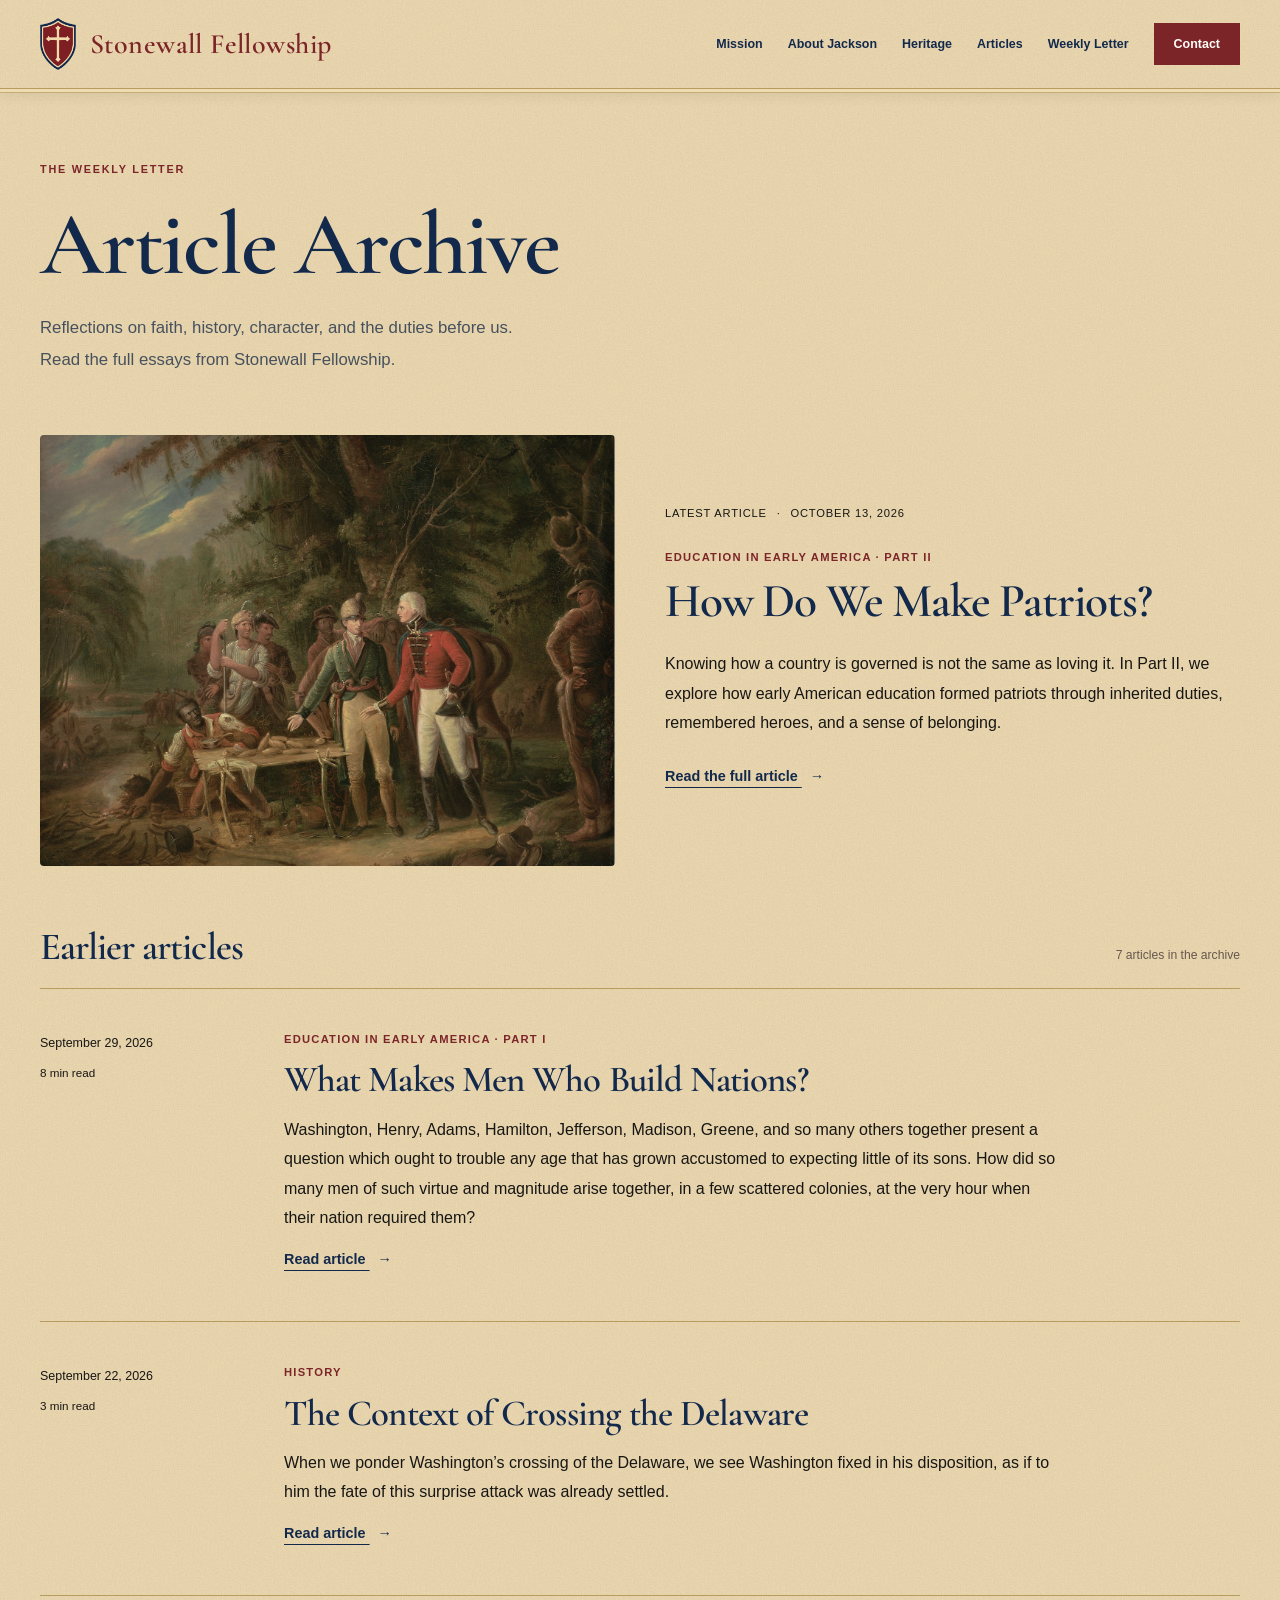
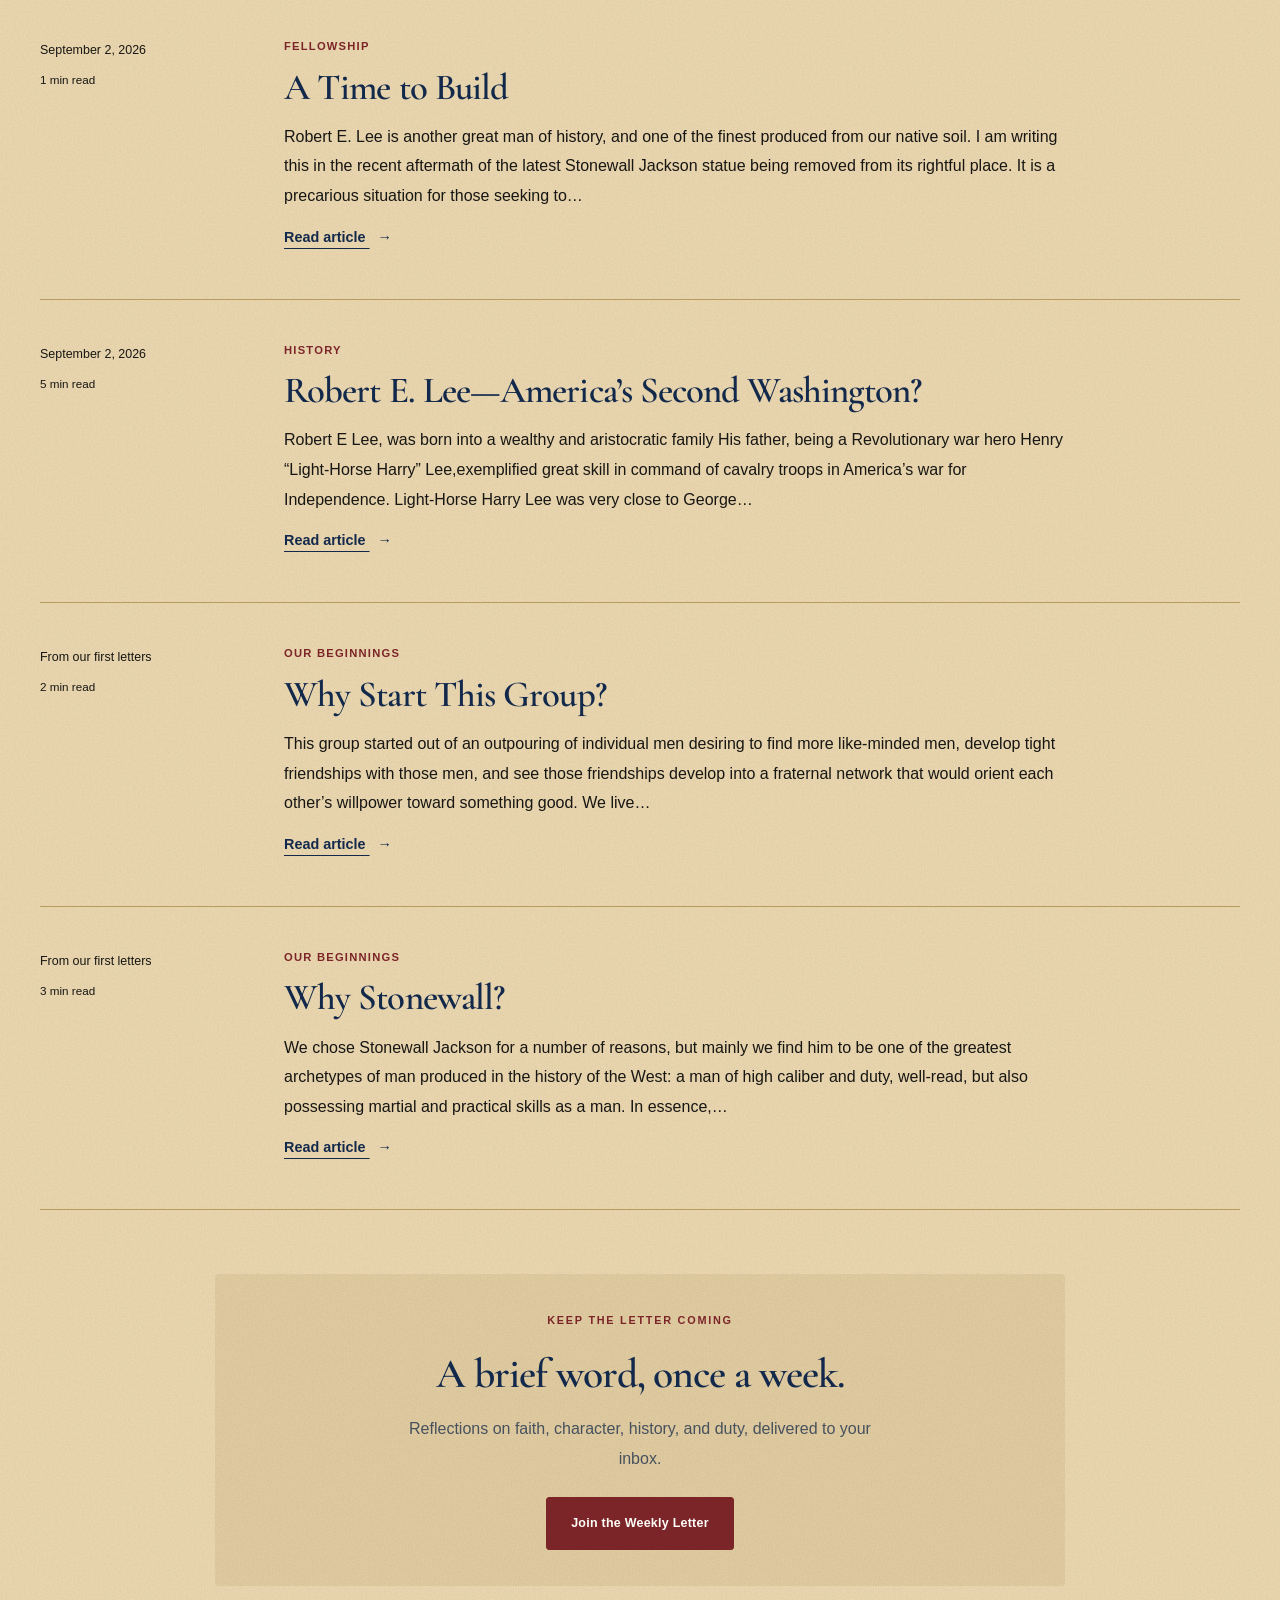
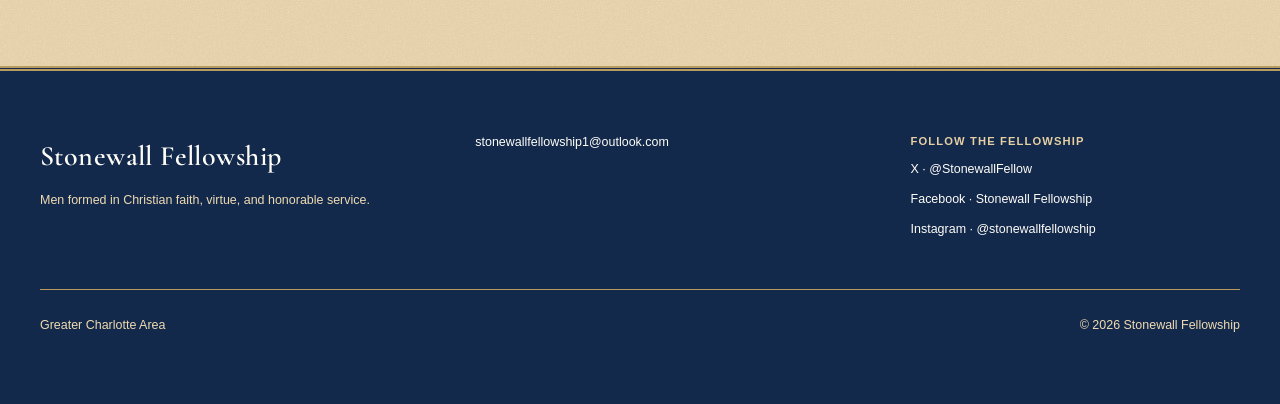
==== commit 834647ac: "Remove decorative home band and improve mobile layouts" ====
--- a/articles/index.html
+++ b/articles/index.html
@@ -17,7 +17,7 @@
         <img src="../assets/shield-cutout-preview.png" alt="Stonewall Fellowship cross emblem">
         <span>Stonewall Fellowship</span>
       </a>
-      <button class="nav-toggle" aria-expanded="false" aria-controls="site-nav">Menu</button>
+      <button class="nav-toggle" aria-label="Menu" aria-expanded="false" aria-controls="site-nav">Menu</button>
       <nav id="site-nav" class="site-nav" aria-label="Primary navigation">
         <a href='/#mission'>Mission</a>
         <a href='/#about-jackson'>About Jackson</a>
--- a/refined.css
+++ b/refined.css
@@ -34,8 +34,359 @@
 @font-face{font-family:StonewallWordmark;src:url('/assets/fonts/unifrakturmaguntia-latin-400-normal.woff2') format('woff2');font-weight:400;font-display:swap}
 @font-face{font-family:StonewallSerif;src:url('/assets/fonts/cormorant-garamond-latin-400-normal.woff2') format('woff2');font-weight:400;font-display:swap}
 @font-face{font-family:StonewallSerif;src:url('/assets/fonts/cormorant-garamond-latin-600-normal.woff2') format('woff2');font-weight:600;font-display:swap}
-.brand span,.footer-title{font-family:StonewallWordmark,Georgia,serif;font-weight:400;color:var(--stonewall-red);font-size:1.9rem;letter-spacing:0}.brand img{width:36px;height:52px;object-fit:contain;border:0;padding:0;background:none}.footer-title{color:var(--stonewall-white)}
+.site-header .brand span,.footer-title{font-family:StonewallWordmark,Georgia,serif;font-weight:400;color:var(--stonewall-red);font-size:1.9rem;letter-spacing:0}.brand img{width:36px;height:52px;object-fit:contain;border:0;padding:0;background:none}.footer-title{color:var(--stonewall-white)}
 h1,h2,h3,.hero-copy h1,blockquote{font-family:StonewallSerif,Georgia,serif;font-weight:600;letter-spacing:-.025em}.hero-logo-wrap{background:none;box-shadow:none;border:0;border-radius:0;padding:0;width:100%;max-width:350px;justify-self:end}.hero-logo,.hero-shield{width:100%;max-height:440px;object-fit:contain;border:0;outline:0;border-radius:0;box-shadow:none;filter:none;mix-blend-mode:normal}.hero-logo-wrap:before,.hero-logo-wrap:after,.site-header:before,.site-header:after{display:none}.hero-grid{grid-template-columns:1.65fr .85fr;gap:64px}.hero{padding:70px 0 80px}.hero .button-secondary{color:var(--stonewall-white);border:1px solid var(--stonewall-gold);background:none}.hero .button-primary{background:var(--stonewall-red)!important;color:var(--stonewall-white)!important;border-color:var(--stonewall-gold)}.hero .button-primary:hover{background:var(--stonewall-red)!important;filter:brightness(1.1)}.hero-actions{gap:16px}.hero-copy h1{font-size:clamp(2.7rem,4.8vw,4.5rem)}.section-kicker{letter-spacing:.16em}.nav-cta{box-shadow:none}.legacy-portrait-section:before,.legacy-portrait-section:after{display:none}
-@media(max-width:1100px){.brand span{font-size:1.7rem}}
+@media(max-width:1100px){.site-header .brand span{font-size:1.7rem}}
 @media(max-width:800px){.hero-grid{grid-template-columns:1fr;gap:32px}.hero-logo-wrap{justify-self:center;max-width:180px}.hero-logo{max-height:260px}.hero{padding:46px 0 54px}.hero-copy h1{font-size:2.9rem}}
-@media(max-width:520px){.brand span{font-size:1.28rem}.brand{gap:10px}.brand img{width:27px;height:40px}.hero-copy h1{font-size:2.6rem}.hero-actions{flex-direction:column;align-items:stretch}}
+@media(max-width:520px){.site-header .brand span{font-size:1.28rem}.brand{gap:10px}.brand img{width:27px;height:40px}.hero-copy h1{font-size:2.6rem}.hero-actions{flex-direction:column;align-items:stretch}}
+
+/* Quiet architectural details inspired by colonial cornices and raised panels. */
+.site-header {
+  border-bottom: 1px solid var(--stonewall-gold);
+  box-shadow: 0 3px 0 var(--stonewall-white),
+              0 4px 0 color-mix(in srgb, var(--stonewall-gold) 45%, transparent),
+              0 7px 12px color-mix(in srgb, var(--stonewall-black) 5%, transparent);
+}
+
+.hero::after {
+  content: "";
+  display: block;
+  position: absolute;
+  inset: 20px;
+  border: 1px solid color-mix(in srgb, var(--stonewall-gold) 38%, transparent);
+  background: none;
+  pointer-events: none;
+}
+
+.hero::before {
+  content: "";
+  display: block;
+  position: absolute;
+  inset: auto 0 0;
+  height: 12px;
+  border: 0;
+  outline: 0;
+  background: linear-gradient(to bottom,
+    var(--stonewall-blue) 0 3px,
+    var(--stonewall-gold) 3px 4px,
+    var(--stonewall-ivory) 4px 7px,
+    var(--stonewall-white) 7px 10px,
+    var(--stonewall-gold) 10px 11px,
+    var(--stonewall-white) 11px);
+  pointer-events: none;
+}
+
+.visual-band,
+.letter-section {
+  box-shadow: inset 0 1px 0 color-mix(in srgb, var(--stonewall-gold) 55%, transparent),
+              inset 0 4px 0 var(--stonewall-white),
+              inset 0 5px 0 color-mix(in srgb, var(--stonewall-gold) 40%, transparent),
+              inset 0 -1px 0 color-mix(in srgb, var(--stonewall-gold) 55%, transparent),
+              inset 0 -5px 0 var(--stonewall-white),
+              inset 0 -6px 0 color-mix(in srgb, var(--stonewall-gold) 40%, transparent);
+}
+
+.fellowship-photo,
+.jackson-image {
+  padding: 9px;
+  background: var(--stonewall-white);
+  border: 1px solid color-mix(in srgb, var(--stonewall-gold) 55%, transparent);
+  outline: 1px solid color-mix(in srgb, var(--stonewall-gold) 35%, transparent);
+  outline-offset: -5px;
+  border-radius: 1px;
+  box-shadow: 0 3px 10px color-mix(in srgb, var(--stonewall-black) 6%, transparent);
+}
+
+.fellowship-photo img,
+.jackson-image img {
+  border-radius: 0;
+}
+
+.letter-form,
+.contact-card {
+  border: 1px solid color-mix(in srgb, var(--stonewall-gold) 70%, transparent);
+  outline: 1px solid color-mix(in srgb, var(--stonewall-gold) 35%, transparent);
+  outline-offset: -8px;
+  border-radius: 1px;
+  box-shadow: 0 3px 12px color-mix(in srgb, var(--stonewall-black) 5%, transparent);
+}
+
+@media (max-width: 520px) {
+  .hero::after { inset: 10px 8px 20px; }
+  .fellowship-photo, .jackson-image { padding: 7px; }
+}
+
+/* Warm parchment, a clearer nameplate, and a little more colonial joinery. */
+:root {
+  --parchment: var(--stonewall-ivory);
+  --colonial-tan: color-mix(in srgb, var(--stonewall-ivory) 82%, var(--stonewall-gold));
+  --paper: var(--parchment);
+  --cream: var(--colonial-tan);
+  --paper-grain: url("data:image/svg+xml,%3Csvg xmlns='http://www.w3.org/2000/svg' width='180' height='180'%3E%3Cfilter id='grain'%3E%3CfeTurbulence type='fractalNoise' baseFrequency='.75' numOctaves='3' stitchTiles='stitch'/%3E%3CfeColorMatrix type='matrix' values='0 0 0 0 .09 0 0 0 0 .086 0 0 0 0 .074 0 0 .12 0 0'/%3E%3C/filter%3E%3Crect width='100%25' height='100%25' filter='url(%23grain)'/%3E%3C/svg%3E");
+}
+
+body {
+  background-color: var(--parchment);
+  background-image: var(--paper-grain);
+}
+
+.site-header,
+.site-nav,
+.paper-section,
+.fellowship-section,
+.heritage-section,
+.articles-section,
+.contact-section {
+  background-color: var(--parchment) !important;
+  background-image: var(--paper-grain) !important;
+}
+
+.visual-band,
+.jackson-section,
+.letter-section,
+.final-quote-section {
+  background-color: var(--colonial-tan) !important;
+  background-image: var(--paper-grain) !important;
+}
+
+.site-header .brand span,
+.footer-title {
+  font-family: StonewallSerif, Georgia, serif;
+  font-weight: 600;
+  font-size: 1.75rem;
+  letter-spacing: .015em;
+}
+
+.site-header {
+  box-shadow: 0 3px 0 var(--parchment),
+              0 4px 0 color-mix(in srgb, var(--stonewall-gold) 65%, transparent),
+              0 7px 12px color-mix(in srgb, var(--stonewall-black) 7%, transparent);
+}
+
+.hero::after {
+  border-color: color-mix(in srgb, var(--stonewall-gold) 50%, transparent);
+  outline: 1px solid color-mix(in srgb, var(--stonewall-gold) 22%, transparent);
+  outline-offset: 5px;
+}
+
+.hero::before {
+  background: linear-gradient(to bottom,
+    var(--stonewall-blue) 0 3px,
+    var(--stonewall-gold) 3px 4px,
+    var(--parchment) 4px 7px,
+    var(--colonial-tan) 7px 10px,
+    var(--stonewall-gold) 10px 11px,
+    var(--parchment) 11px);
+}
+
+.visual-band,
+.letter-section {
+  box-shadow: inset 0 1px 0 color-mix(in srgb, var(--stonewall-gold) 70%, transparent),
+              inset 0 4px 0 var(--parchment),
+              inset 0 5px 0 color-mix(in srgb, var(--stonewall-gold) 50%, transparent),
+              inset 0 -1px 0 color-mix(in srgb, var(--stonewall-gold) 70%, transparent),
+              inset 0 -5px 0 var(--parchment),
+              inset 0 -6px 0 color-mix(in srgb, var(--stonewall-gold) 50%, transparent);
+}
+
+.fellowship-photo,
+.jackson-image,
+.letter-form,
+.article-feature-image,
+.article-hero-image {
+  background-color: var(--parchment);
+  background-image: var(--paper-grain);
+}
+
+.fellowship-photo,
+.jackson-image {
+  box-shadow: inset 0 0 0 2px var(--colonial-tan),
+              inset 0 0 0 3px color-mix(in srgb, var(--stonewall-gold) 40%, transparent),
+              0 3px 10px color-mix(in srgb, var(--stonewall-black) 8%, transparent);
+}
+
+.historic-home-card,
+.heritage-portrait-card,
+.contact-card,
+.article-subscribe {
+  background-color: var(--colonial-tan);
+  background-image: var(--paper-grain);
+}
+
+.letter-form input[type="text"],
+.letter-form input[type="email"] {
+  background: var(--parchment);
+  box-shadow: inset 0 1px 3px color-mix(in srgb, var(--stonewall-gold) 15%, transparent);
+}
+
+.nav-toggle {
+  background: var(--parchment);
+  color: var(--stonewall-blue);
+  border-color: var(--stonewall-gold);
+}
+
+.paper-section .section-kicker,
+.fellowship-section .section-kicker,
+.articles-section .section-kicker,
+.letter-section .section-kicker {
+  display: flex;
+  align-items: center;
+  gap: 14px;
+}
+
+.paper-section .section-kicker::after,
+.fellowship-section .section-kicker::after,
+.articles-section .section-kicker::after,
+.letter-section .section-kicker::after {
+  content: "";
+  display: block;
+  width: 64px;
+  height: 1px;
+  flex-shrink: 0;
+  margin: 0;
+  background: var(--stonewall-gold);
+}
+
+.site-footer { border-top: 5px double var(--stonewall-gold); }
+
+@media (max-width: 520px) {
+  .site-header .brand span { font-size: 1.3rem; letter-spacing: 0; }
+  .section-kicker::after { max-width: 40px; }
+}
+
+/* Mobile layout: a compact introduction, comfortable controls, and photo pairs. */
+@media (max-width: 800px) {
+  .container { width: calc(100% - 40px); }
+  .nav-wrap { min-height: 76px; gap: 12px; }
+  .brand { min-width: 0; gap: 10px; }
+  .brand img { width: 30px; height: 44px; }
+  .site-header .brand span {
+    max-width: 155px;
+    font-size: 1.4rem;
+    line-height: 1.05;
+    letter-spacing: 0;
+  }
+
+  .nav-toggle {
+    display: inline-flex;
+    align-items: center;
+    justify-content: center;
+    gap: 8px;
+    min-width: 78px;
+    min-height: 44px;
+    padding: 10px 12px;
+    border: 1px solid var(--stonewall-gold);
+    border-radius: 2px;
+    font-size: .75rem;
+    font-weight: 600;
+  }
+  .nav-toggle::before {
+    content: "";
+    width: 14px;
+    height: 11px;
+    border-top: 1px solid currentColor;
+    border-bottom: 1px solid currentColor;
+    background: linear-gradient(currentColor, currentColor) center / 100% 1px no-repeat;
+  }
+  .nav-toggle[aria-expanded="true"]::before {
+    content: "×";
+    height: 18px;
+    border: 0;
+    background: none;
+    font-size: 22px;
+    line-height: 16px;
+  }
+  .site-nav {
+    top: 100%;
+    padding: 12px 20px 20px;
+    gap: 0;
+    box-shadow: 0 12px 20px color-mix(in srgb, var(--stonewall-blue) 12%, transparent);
+  }
+  .site-nav a {
+    display: flex;
+    align-items: center;
+    width: 100%;
+    min-height: 48px;
+    padding: 10px 12px;
+    border-bottom: 1px solid color-mix(in srgb, var(--stonewall-gold) 40%, transparent);
+    font-size: .9rem;
+  }
+  .site-nav .nav-cta { margin-top: 12px; justify-content: center; }
+
+  .hero { padding: 36px 0 48px; }
+  .hero-grid { gap: 0; }
+  .hero-copy { max-width: 640px; margin: 0 auto; }
+  .hero-logo-wrap { display: none; }
+  .hero-copy h1 {
+    margin: 16px 0 20px;
+    font-size: clamp(2.1rem, 8.8vw, 2.9rem);
+    line-height: 1.1;
+    letter-spacing: -.018em;
+    text-wrap: balance;
+  }
+  .hero-text { font-size: 1rem; line-height: 1.7; max-width: 44ch; }
+  .hero-actions {
+    display: grid;
+    grid-template-columns: 1fr 1fr;
+    gap: 10px;
+    margin: 24px 0 0;
+  }
+  .hero-actions .button { min-height: 50px; padding: 10px 12px; font-size: .75rem; }
+  .hero::after { inset: 12px 8px 20px; outline: 0; }
+
+  .section { padding: 48px 0; scroll-margin-top: 92px; }
+  h2 { font-size: clamp(2rem, 8vw, 2.6rem); line-height: 1.12; text-wrap: balance; }
+  .two-column, .jackson-grid, .heritage-grid, .contact-grid, .letter-grid { gap: 26px; }
+  .fellowship-intro { margin-bottom: 26px; }
+  .fellowship-intro > p { margin-top: 18px; }
+  .fellowship-photos { grid-template-columns: repeat(2, minmax(0, 1fr)); gap: 12px; }
+  .fellowship-photo { padding: 6px; }
+  .fellowship-photo img { height: clamp(190px, 56vw, 340px); object-fit: cover; }
+  .jackson-image { width: min(220px, 75%); margin: 0 auto; }
+  .jackson-image img { height: 260px; }
+  .heritage-portraits { gap: 12px; }
+  .heritage-portrait-card { padding: 12px 10px; }
+  .heritage-portrait-card img { height: 130px; }
+  .heritage-portrait-card figcaption {
+    display: flex;
+    align-items: center;
+    justify-content: center;
+    min-height: 2.8em;
+    font-size: .86rem;
+    line-height: 1.4;
+  }
+  .legacy-portrait-section { padding: 48px 0; }
+  .historic-homes-grid { grid-template-columns: 1fr 1fr; gap: 14px; }
+  .historic-home-card { padding: 14px 10px; }
+  .historic-home-card figcaption { font-size: .72rem; line-height: 1.5; letter-spacing: .07em; }
+
+  .letter-form { padding: 24px; }
+  .form-row { grid-template-columns: 1fr; gap: 0; }
+  .letter-form input[type="text"], .letter-form input[type="email"] {
+    min-height: 48px;
+    font-size: 16px;
+    padding: 12px;
+  }
+  .consent-row input { width: 18px; height: 18px; flex-shrink: 0; }
+  .contact-card { padding: 24px; }
+  .button { min-height: 50px; }
+  .text-link:not(.article-back) { display: inline-flex; align-items: center; min-height: 44px; }
+  .articles-intro { margin-bottom: 26px; }
+  .archive-heading { padding-top: 40px; padding-bottom: 28px; }
+  .archive-list-section { padding-top: 36px; padding-bottom: 48px; }
+  .article-heading h1 { font-size: clamp(2rem, 8.7vw, 2.65rem); line-height: 1.12; text-wrap: balance; }
+  .article-body { font-size: 1.1rem; }
+  .site-footer { padding: 40px 0; }
+  .footer-grid { gap: 22px; }
+  .footer-title { font-size: 1.8rem; }
+  .footer-social p { margin: 0; }
+  .footer-social a { display: inline-flex; align-items: center; min-height: 44px; }
+  .footer-contact a { display: block; min-height: 44px; overflow-wrap: anywhere; }
+}
+
+@media (max-width: 360px) {
+  .site-header .brand span { max-width: 135px; font-size: 1.25rem; }
+  .hero-actions .button { padding-inline: 8px; font-size: .7rem; }
+  .fellowship-photos { grid-template-columns: 1fr; }
+  .fellowship-photo img { height: 230px; }
+}
